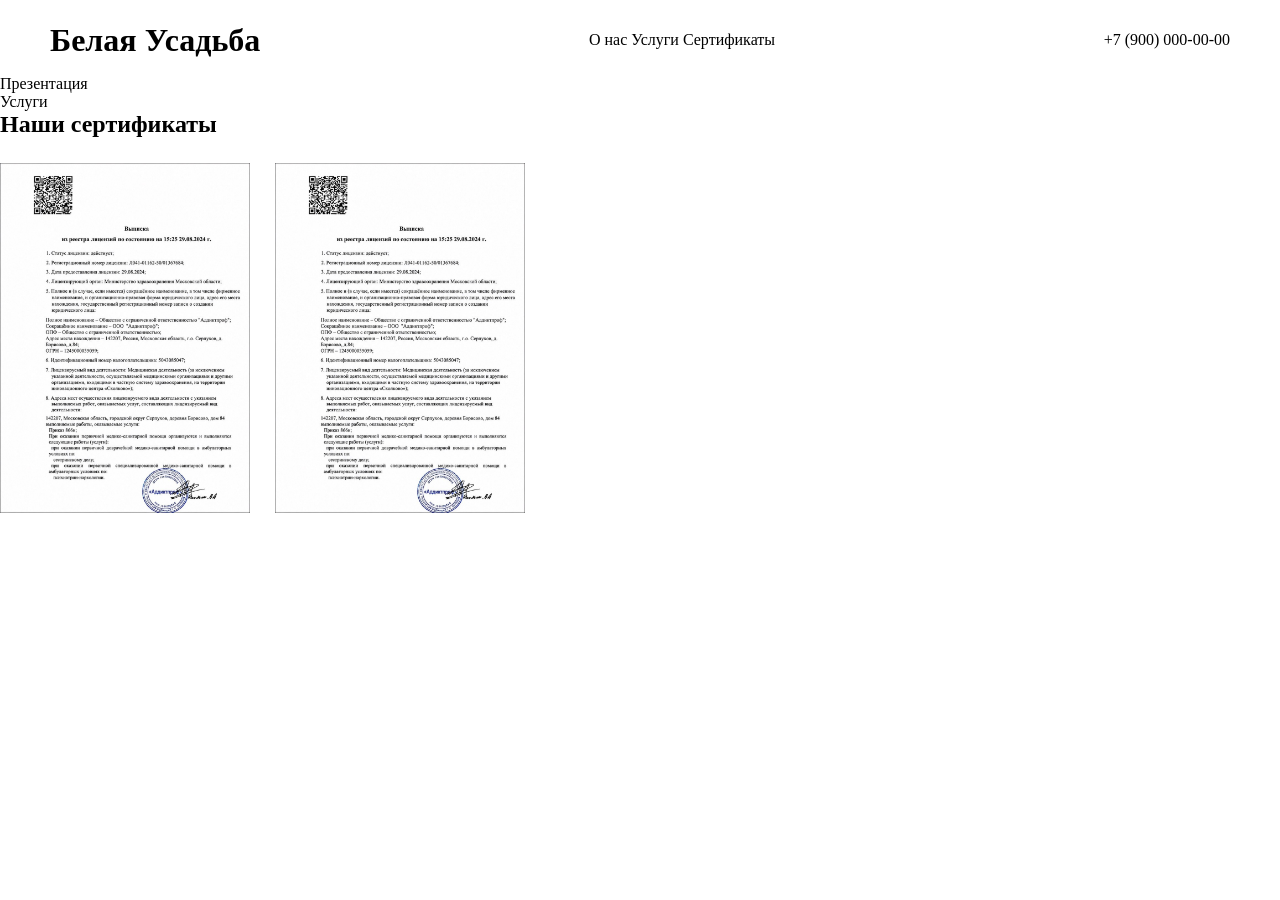
==== index.html @ d079137f "add basic folders and files" ====
<!DOCTYPE html>
<html lang="ru">
<head>
    <meta charset="UTF-8">
    <title>Белая Усадьба</title>
    <link rel="stylesheet" href="global.css">
    <link rel="stylesheet" href="components/header/header.css">
</head>
<body>

    <header id="mainHeader"></header>

    <main>
        <section id="about" class="about">
            Презентация
        </section>
        
        <section id="services" class="services">
            Услуги
        </section>
        
        <section id="cert" class="cert">
            <h2>Наши сертификаты</h2>
            <div class="cert_photo">
                <img alt="cert" src="photos/first_page_cert.jpg"/>
                <img alt="cert" src="photos/first_page_cert.jpg"/>
            </div>
        </section>
    </main>

    <script src="header/dynamic_header.js"></script>
    <script>
        fetch('components/header/header.html')
            .then(response => response.text())
            .then(data => {
                document.getElementById('mainHeader').innerHTML = data;
                initHeaderScroll();
            });
    </script>
</body>
</html>
---- global.css ----
*{
    padding: 0;
    margin: 0;
}

main {
    margin-top: 75px;
}

.cert{
    display: flex;
    flex-direction: column;
    gap: 25px;
}

.cert_photo{
    display: flex;
    gap: 25px;
}

.cert_photo img {
    width: 250px;
    height: 350px;
}
---- components/header/header.css ----
header {
    position: fixed;
    top: 0;
    left: 0;
    width: 100%;
    height: 80px;
    display: flex;
    align-items: center;
    justify-content: space-between;
    padding: 0 50px;
    transition: all 0.5s cubic-bezier(0.4, 0, 0.2, 1);
    z-index: 2;
    box-sizing: border-box;
}

header.island {
    top: 20px;
    left: 50%;
    transform: translateX(-50%);
    width: auto;
    min-width: 500px;
    height: 64px;
    border-radius: 40px;
    background: rgba(255, 255, 255, 0.75);
    backdrop-filter: blur(15px);
    box-shadow: 0 10px 30px rgba(0,0,0,0.15);
    padding: 0 40px;
}

.navbar a {
    color: black;
    text-decoration: none;
}
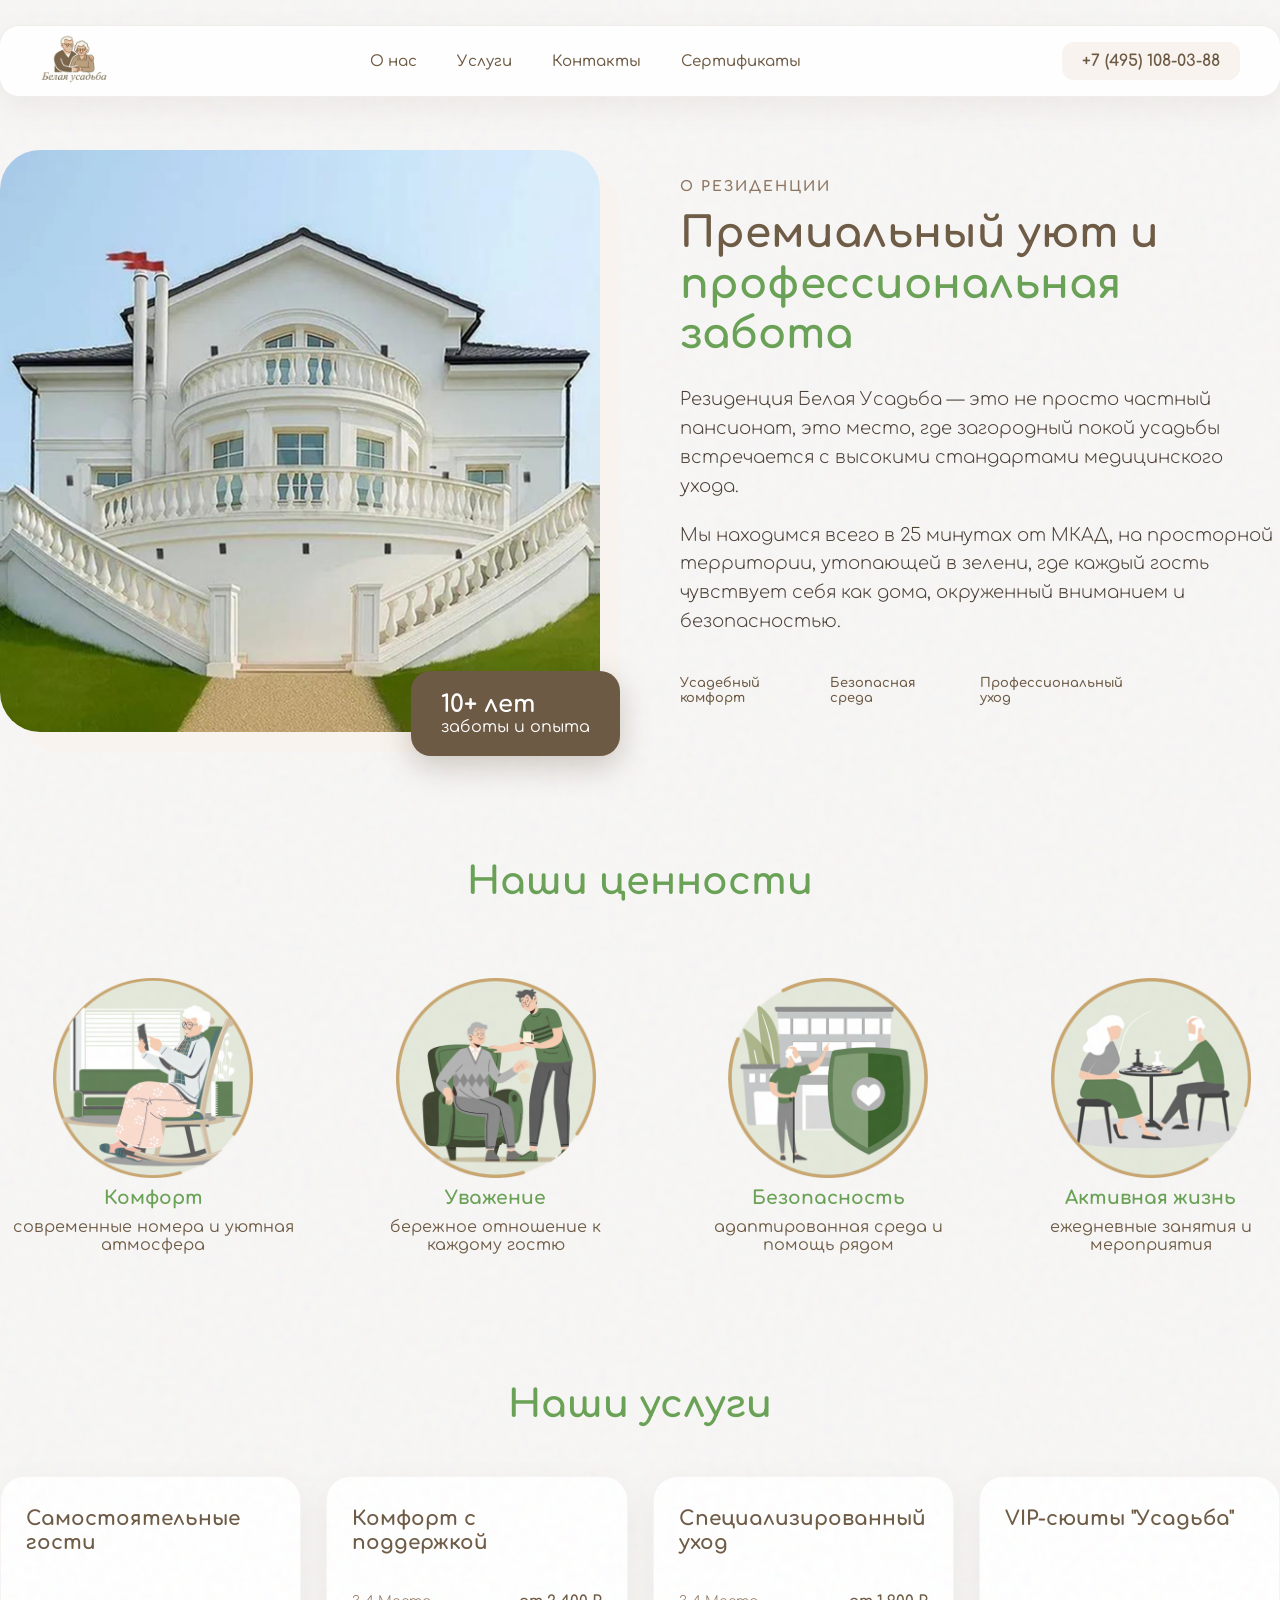
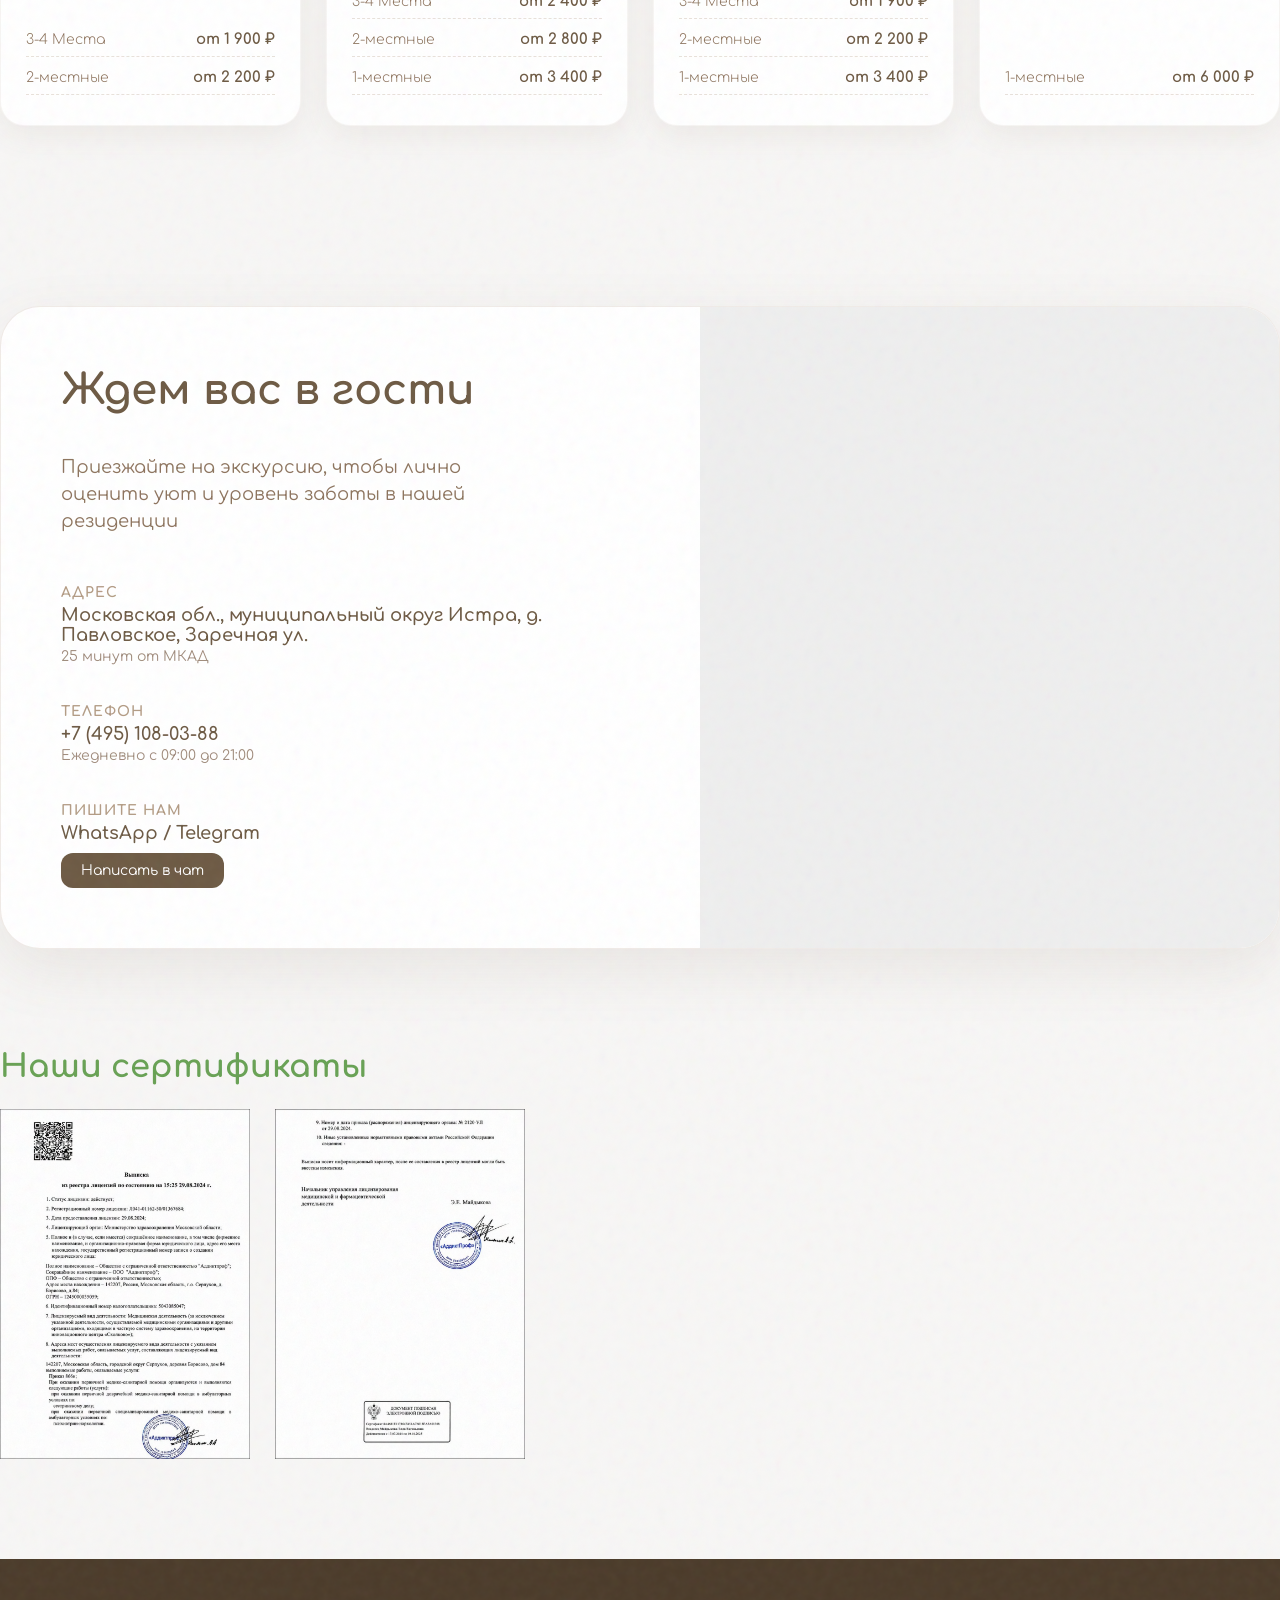
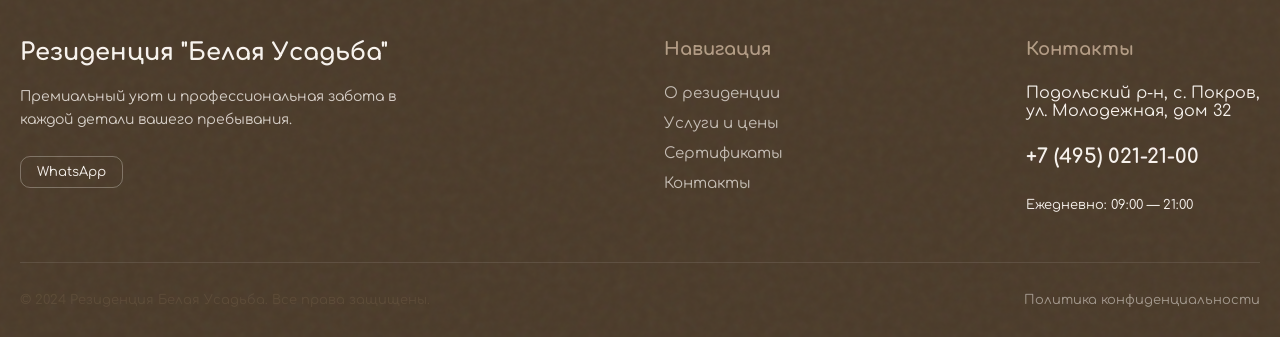
==== commit cbcac99e: "add all blocks" ====
--- a/index.html
+++ b/index.html
@@ -11,22 +11,252 @@
     <header id="mainHeader"></header>
 
     <main>
+        <!-- <section id="about_manor" class="about_manor">
+            <div class="about_manor_block">
+                <h2>Резиденция <span>"Белая Усадьба"</span> - частный пансионат премиум класса для пожилых людей</h2>
+                <p>Здесь профессиональная забота сочетается с атмосферой загородной усадьбы: уют, тишина и безопасность.</p>
+            </div>
+
+            <div class="manor_photo_block">
+                <img alt="manor" src="photos/image 3.png"/>
+
+            </div>
+        </section> -->
+
         <section id="about" class="about">
-            Презентация
+            <div class="about_container">
+                <div class="about_image">
+                    <img src="photos/image 3.png" alt="Резиденция Подолье">
+                    <div class="about_experience_badge">
+                        <span>10+ лет</span>
+                        <p>заботы и опыта</p>
+                    </div>
+                </div>
+
+                <div class="about_content">
+                    <span class="about_subtitle">О резиденции</span>
+                    <h2>Премиальный уют и <br><span>профессиональная забота</span></h2>
+                    
+                    <p class="about_description">
+                        Резиденция Белая Усадьба — это не просто частный пансионат, это место, где загородный покой усадьбы встречается с высокими стандартами медицинского ухода. 
+                    </p>
+                    <p class="about_description">
+                        Мы находимся всего в 25 минутах от МКАД, на просторной территории, утопающей в зелени, где каждый гость чувствует себя как дома, окруженный вниманием и безопасностью.
+                    </p>
+
+                    <div class="about_features">
+                        <div class="feature_mini">
+                            <p>Усадебный комфорт</p>
+                        </div>
+                        <div class="feature_mini">
+                            <p>Безопасная среда</p>
+                        </div>
+                        <div class="feature_mini">
+                            <p>Профессиональный уход</p>
+                        </div>
+                    </div>
+                </div>
+            </div>
+        </section>
+
+        <section class="why_we">
+            <h2>Наши ценности</h2>
+            <div class="why_we_items_block">
+                <div class="why_we_item">
+                    <img alt="" src="/photos/image 5.png"/>
+                    <h3>Комфорт</h3>
+                    <p>cовременные номера и уютная атмосфера</p>
+                </div>
+
+                <div class="why_we_item">
+                    <img alt="" src="/photos/image 6.png"/>
+                    <h3>Уважение</h3>
+                    <p>бережное отношение к каждому гостю</p>
+                </div>
+
+                <div class="why_we_item">
+                    <img alt="" src="/photos/image 7.png"/>
+                    <h3>Безопасность</h3>
+                    <p>адаптированная среда и помощь рядом</p>
+                </div>
+
+                <div class="why_we_item">
+                    <img alt="" src="/photos/image 8.png"/>
+                    <h3>Активная жизнь</h3>
+                    <p>ежедневные занятия и мероприятия</p>
+                </div>
+            </div>
         </section>
         
         <section id="services" class="services">
-            Услуги
+            <h2>Наши услуги</h2>
+            <div class="services_item_block">
+                
+                <div class="services_item">
+                    <div class="card_header">
+                        <h3>Самостоятельные гости</h3>
+                    </div>
+                    <div class="price_list">
+                        <div class="price_row">
+                            <span class="room_type">3-4 Места</span>
+                            <span class="price_value">от 1 900 ₽</span>
+                        </div>
+                        <div class="price_row">
+                            <span class="room_type">2-местные</span>
+                            <span class="price_value">от 2 200 ₽</span>
+                        </div>
+                    </div>
+                </div>
+
+                <div class="services_item">
+                    <div class="card_header">
+                        <h3>Комфорт с поддержкой</h3>
+                    </div>
+                    <div class="price_list">
+                        <div class="price_row">
+                            <span class="room_type">3-4 Места</span>
+                            <span class="price_value">от 2 400 ₽</span>
+                        </div>
+                        <div class="price_row">
+                            <span class="room_type">2-местные</span>
+                            <span class="price_value">от 2 800 ₽</span>
+                        </div>
+                        <div class="price_row">
+                            <span class="room_type">1-местные</span>
+                            <span class="price_value">от 3 400 ₽</span>
+                        </div>
+                    </div>
+                </div>
+
+                <div class="services_item">
+                    <div class="card_header">
+                        <h3>Специализированный уход</h3>
+                    </div>
+                    <div class="price_list">
+                        <div class="price_row">
+                            <span class="room_type">3-4 Места</span>
+                            <span class="price_value">от 1 900 ₽</span>
+                        </div>
+                        <div class="price_row">
+                            <span class="room_type">2-местные</span>
+                            <span class="price_value">от 2 200 ₽</span>
+                        </div>
+                        <div class="price_row">
+                            <span class="room_type">1-местные</span>
+                            <span class="price_value">от 3 400 ₽</span>
+                        </div>
+                    </div>
+                </div>
+
+                <div class="services_item">
+                    <div class="card_header">
+                        <h3>VIP-сюиты "Усадьба"</h3>
+                    </div>
+                    <div class="price_list">
+                        <div class="price_row">
+                            <span class="room_type">1-местные</span>
+                            <span class="price_value">от 6 000 ₽</span>
+                        </div>
+                    </div>
+                </div>
+
+                </div>
+        </section>
+
+        <section id="contacts" class="contacts">
+            <div class="contacts_container">
+                <div class="contacts_content">
+                    <h2>Ждем вас в гости</h2>
+                    <p class="contacts_subtitle">Приезжайте на экскурсию, чтобы лично оценить уют и уровень заботы в нашей резиденции</p>
+                    
+                    <div class="contacts_grid">
+                        <div class="contact_item">
+                            <div class="contact_text">
+                                <h4>Адрес</h4>
+                                <p>Московская обл., муниципальный округ Истра, д. Павловское, Заречная ул.</p>
+                                <span>25 минут от МКАД</span>
+                            </div>
+                        </div>
+
+                        <div class="contact_item">
+                            <div class="contact_text">
+                                <h4>Телефон</h4>
+                                <p><a href="tel:+74950212100">+7 (495) 108-03-88</a></p>
+                                <span>Ежедневно с 09:00 до 21:00</span>
+                            </div>
+                        </div>
+
+                        <div class="contact_item">
+                            <div class="contact_text">
+                                <h4>Пишите нам</h4>
+                                <p>WhatsApp / Telegram</p>
+                                <div class="social_links">
+                                    <a class="social_btn">Написать в чат</a>
+                                </div>
+                            </div>
+                        </div>
+                    </div>
+                </div>
+
+                <div class="contacts_map">
+                    <div class="map_placeholder">
+                        <iframe src="https://yandex.ru/map-widget/v1/?ll=37.6428%2C55.4312&z=12" width="100%" height="100%" frameborder="0" style="border:0;" allowfullscreen="true"></iframe>
+                    </div>
+                </div>
+            </div>
         </section>
         
         <section id="cert" class="cert">
             <h2>Наши сертификаты</h2>
             <div class="cert_photo">
                 <img alt="cert" src="photos/first_page_cert.jpg"/>
-                <img alt="cert" src="photos/first_page_cert.jpg"/>
+                <img alt="cert" src="photos/second_page_cert.jpg"/>
             </div>
         </section>
     </main>
+
+    <footer class="main_footer">
+        <div class="footer_container">
+            <div class="footer_top">
+                <div class="footer_brand">
+                    <div class="footer_logo">
+                        <h2>Резиденция "Белая Усадьба"</h2>
+                    </div>
+                    <p class="footer_tagline">Премиальный уют и профессиональная забота в каждой детали вашего пребывания.</p>
+                    <div class="footer_socials">
+                        <a href="#" class="social_link">WhatsApp</a>
+                    
+                    </div>
+                </div>
+
+                <div class="footer_nav">
+                    <h4>Навигация</h4>
+                    <ul>
+                        <li><a href="#about">О резиденции</a></li>
+                        <li><a href="#services">Услуги и цены</a></li>
+                        <li><a href="#certs">Сертификаты</a></li>
+                        <li><a href="#contacts">Контакты</a></li>
+                    </ul>
+                </div>
+
+                <div class="footer_info">
+                    <h4>Контакты</h4>
+                    <p>Подольский р-н, с. Покров,<br>ул. Молодежная, дом 32</p>
+                    <a href="tel:+74950212100" class="footer_phone">+7 (495) 021-21-00</a>
+                    <p class="footer_worktime">Ежедневно: 09:00 — 21:00</p>
+                </div>
+            </div>
+
+            <div class="footer_bottom">
+                <div class="footer_copy">
+                    &copy; 2024 Резиденция Белая Усадьба. Все права защищены.
+                </div>
+                <div class="footer_legal">
+                    <a href="#">Политика конфиденциальности</a>
+                </div>
+            </div>
+        </div>
+    </footer>
 
     <script src="header/dynamic_header.js"></script>
     <script>
--- a/global.css
+++ b/global.css
@@ -1,16 +1,483 @@
+@import url('https://fonts.googleapis.com/css2?family=Comfortaa:wght@300..700&display=swap');
+
+html {
+    scroll-behavior: smooth;
+}
+
+section {
+    scroll-margin-top: 100px; /* Чтобы секция не прилипала вплотную к фиксированному хедеру */
+}
+
 *{
     padding: 0;
     margin: 0;
+    font-family: "Comfortaa", sans-serif;
+    color: #6D5A44;
+}
+
+body {
+    display: flex;
+    flex-direction: column;
+    align-items: center;
+
+    position: relative;
+
+
+    background: #f7f6f5;
 }
 
 main {
-    margin-top: 75px;
-}
+    display: flex;
+    flex-direction: column;
+    align-items: center;
+}
+
+main::before {
+    content: "";
+    position: absolute;
+    inset: 0;
+    background-image: url("data:image/svg+xml,%3Csvg viewBox='0 0 200 200' xmlns='http://www.w3.org/2000/svg'%3E%3Cfilter id='noiseFilter'%3E%3CfeTurbulence type='fractalNoise' baseFrequency='0.65' numOctaves='3' stitchTiles='stitch'/%3E%3C/filter%3E%3Crect width='100%25' height='100%25' filter='url(%23noiseFilter)'/%3E%3C/svg%3E");
+    
+    opacity: 0.04; 
+    filter: contrast(120%) brightness(100%);
+    pointer-events: none;
+}
+
+/* .about_manor {
+    box-sizing: border-box;
+    max-width: 1280px;
+    height: 450px;
+    display: flex;
+
+    border-radius: 15px;
+    
+}
+
+.about_manor_block {
+    display: flex;
+    flex-direction: column;
+    justify-content: center;
+    gap: 50px;
+    padding: 0 75px;
+}
+
+.about_manor_block span {
+    color: #68a154;
+}
+
+.manor_photo_block{
+
+}
+
+.manor_photo_block img {
+    width: 500px;
+    height: 450px;
+
+    border-radius: 15px;
+} */
+
+
+
+
+.about {
+    width: 100%;
+    max-width: 1280px;
+    padding: 150px 20px 75px 20px;
+    margin: 0 auto;
+}
+
+.about_container {
+    display: flex;
+    align-items: center;
+    gap: 80px;
+}
+
+.about_image {
+    flex: 1;
+    position: relative;
+}
+
+.about_image img {
+    width: 100%;
+    border-radius: 40px;
+    box-shadow: 20px 20px 0px #F8F3EE; /* Декоративная подложка */
+}
+
+.about_experience_badge {
+    position: absolute;
+    bottom: -20px;
+    right: -20px;
+    background: #6D5A44;
+    padding: 20px 30px;
+    border-radius: 20px;
+    box-shadow: 0 10px 30px rgba(109, 90, 68, 0.3);
+}
+
+.about_experience_badge span {
+    display: block;
+    font-size: 24px;
+    font-weight: 700;
+    color: white;
+}
+
+.about_experience_badge p{
+    color: white;
+}
+
+.about_content {
+    flex: 1;
+}
+
+.about_subtitle {
+    color: #8D745E;
+    text-transform: uppercase;
+    letter-spacing: 2px;
+    font-size: 14px;
+    font-weight: 700;
+    margin-bottom: 15px;
+    display: block;
+}
+
+.about_content h2 {
+    font-size: 42px;
+    color: #6D5A44;
+    line-height: 1.2;
+    margin-bottom: 25px;
+}
+
+.about_content h2 span {
+    color: #68a154; /* Акцентный зеленый */
+}
+
+.about_description {
+    font-size: 18px;
+    color: #4A3F35;
+    line-height: 1.6;
+    margin-bottom: 20px;
+    font-weight: 300;
+}
+
+.about_features {
+    display: flex;
+    gap: 30px;
+    margin-top: 40px;
+}
+
+.feature_mini {
+    display: flex;
+    flex-direction: column;
+    gap: 10px;
+    max-width: 120px;
+}
+
+.feature_icon {
+    font-size: 28px;
+    width: 60px;
+    height: 60px;
+    background: white;
+    display: flex;
+    align-items: center;
+    justify-content: center;
+    border-radius: 18px;
+    box-shadow: 0 5px 15px rgba(0,0,0,0.05);
+}
+
+.feature_mini p {
+    font-size: 13px;
+    color: #6D5A44;
+    font-weight: 600;
+    line-height: 1.2;
+}
+
+/* Адаптив для планшетов/телефонов */
+@media (max-width: 992px) {
+    .about_container {
+        flex-direction: column;
+        gap: 60px;
+    }
+    .about_image img {
+        box-shadow: none;
+    }
+    .about_content h2 {
+        font-size: 32px;
+    }
+}
+
+
+
+
+
+.why_we {
+    display: flex;
+    flex-direction: column;
+    align-items: center;
+    width: 1280px;
+    padding: 50px 0;
+    gap: 75px;
+}
+
+.why_we h2 {
+    font-size: 38px;
+    color: #68a154;
+}
+
+.why_we_items_block {
+    display: flex;
+    gap: 50px;
+}
+
+.why_we_item {
+    display: flex;
+    flex-direction: column;
+    align-items: center;
+    gap: 10px;
+    text-align: center;
+}
+
+.why_we_item img {
+    width: 200px;
+    height: 200px;
+}
+
+.why_we_item h3 {
+    color: #68a154;
+}
+
+.services {
+    max-width: 1280px;
+    width: 1280; 
+    margin: 0 auto;
+    display: flex;
+    flex-direction: column;
+    gap: 50px;
+    padding: 80px 0;
+}
+
+.services h2 {
+    font-size: 38px;
+    color: #68a154;
+    text-align: center;
+    font-weight: 700;
+}
+
+.services_item_block {
+    display: flex;
+    flex-wrap: wrap;
+    justify-content: center;
+    gap: 25px;
+}
+
+.services_item {
+    box-sizing: border-box;
+    width: 301.25px;
+    min-height: 250px;
+    padding: 30px 25px;
+    border-radius: 24px; /* Более мягкое скругление */
+    background: #ffffff;
+    box-shadow: 0 10px 30px rgba(109, 90, 68, 0.08); /* Очень мягкая тень */
+    display: flex;
+    flex-direction: column;
+    justify-content: space-between;
+    transition: all 0.4s cubic-bezier(0.175, 0.885, 0.32, 1.275);
+    border: 1px solid rgba(179, 156, 133, 0.1); /* Тонкая рамка в цвет лого */
+}
+
+.services_item:hover {
+    transform: translateY(-10px); /* Всплытие при наведении */
+    box-shadow: 0 20px 40px rgba(109, 90, 68, 0.15);
+    border-color: #8D745E;
+}
+
+.card_header h3 {
+    font-size: 20px;
+    color: #6D5A44;
+    line-height: 1.2;
+    margin-bottom: 20px;
+}
+
+.price_list {
+    display: flex;
+    flex-direction: column;
+    gap: 12px;
+}
+
+.price_row {
+    display: flex;
+    justify-content: space-between;
+    align-items: center;
+    padding-bottom: 8px;
+    border-bottom: 1px dashed rgba(179, 156, 133, 0.3); /* Пунктирный разделитель */
+}
+
+.room_type {
+    font-size: 14px;
+    color: #8D745E;
+    font-weight: 300;
+}
+
+.price_value {
+    font-size: 15px;
+    color: #6D5A44;
+    font-weight: 700;
+}
+
+.services_item:hover .more_info {
+    opacity: 1;
+    color: #68a154; /* Твой зеленый проявляется при наведении */
+}
+
+
+/*Блок с контактами*/
+
+
+.contacts {
+    width: 1280px;
+    max-width: 1280px;
+    padding: 100px 20px;
+    margin: 0 auto;
+}
+
+.contacts_container {
+    display: flex;
+    background: #ffffff;
+    border-radius: 40px;
+    overflow: hidden;
+    box-shadow: 0 20px 60px rgba(109, 90, 68, 0.1);
+    border: 1px solid rgba(179, 156, 133, 0.2);
+}
+
+.contacts_content {
+    flex: 1;
+    padding: 60px;
+    display: flex;
+    flex-direction: column;
+    gap: 30px;
+}
+
+.contacts_content h2 {
+    font-size: 42px;
+    color: #6D5A44;
+    margin-bottom: 10px;
+}
+
+.contacts_subtitle {
+    color: #8D745E;
+    font-size: 18px;
+    line-height: 1.5;
+    max-width: 450px;
+}
+
+.contacts_grid {
+    display: flex;
+    flex-direction: column;
+    gap: 40px;
+    margin-top: 20px;
+}
+
+.contact_item {
+    display: flex;
+    gap: 20px;
+    align-items: flex-start;
+}
+
+.contact_icon {
+    width: 50px;
+    height: 50px;
+    background: #F8F3EE;
+    border-radius: 15px;
+    display: flex;
+    align-items: center;
+    justify-content: center;
+    font-size: 24px;
+}
+
+.contact_text h4 {
+    font-size: 14px;
+    text-transform: uppercase;
+    letter-spacing: 1px;
+    color: #B39C85;
+    margin-bottom: 5px;
+}
+
+.contact_text p {
+    font-size: 18px;
+    color: #6D5A44;
+    font-weight: 600;
+}
+
+.contact_text p a {
+    text-decoration: none;
+    color: inherit;
+    transition: color 0.3s;
+}
+
+.contact_text p a:hover {
+    color: #68a154;
+}
+
+.contact_text span {
+    font-size: 14px;
+    color: #A08C7D;
+    display: block;
+    margin-top: 4px;
+}
+
+.contacts_map {
+    flex: 1;
+    min-height: 500px;
+    background: #eee;
+}
+
+.map_placeholder {
+    width: 100%;
+    height: 100%;
+}
+
+.social_btn {
+    display: inline-block;
+    margin-top: 10px;
+    padding: 10px 20px;
+    background: #6D5A44;
+    color: white;
+    text-decoration: none;
+    border-radius: 12px;
+    font-size: 14px;
+    transition: all 0.3s;
+    cursor: pointer;
+}
+
+.social_btn:hover {
+    background: #68a154;
+    transform: translateY(-2px);
+}
+
+/* Адаптивность для мобилок */
+@media (max-width: 992px) {
+    .contacts_container {
+        flex-direction: column;
+    }
+    .contacts_content {
+        padding: 40px;
+    }
+    .contacts_map {
+        height: 350px;
+    }
+}
+
+
+/*Блок с сертификатами*/
+
 
 .cert{
+    width: 1280px;
     display: flex;
     flex-direction: column;
     gap: 25px;
+}
+
+.cert h2{
+    font-size: 32px;
+    color: #68a154;
 }
 
 .cert_photo{
@@ -21,4 +488,152 @@
 .cert_photo img {
     width: 250px;
     height: 350px;
+}
+
+
+
+
+
+.main_footer {
+    width: 100%;
+    background-color: #4b3b2a; /* Темный коричневый из твоего лого */
+    color: #F8F3EE;
+    padding: 80px 0 30px 0;
+    margin-top: 100px;
+}
+
+.footer_container {
+    max-width: 1280px;
+    margin: 0 auto;
+    padding: 0 20px;
+}
+
+.footer_top {
+    display: flex;
+    justify-content: space-between;
+    gap: 50px;
+    padding-bottom: 50px;
+    border-bottom: 1px solid rgba(248, 243, 238, 0.1); /* Тонкая линия разделения */
+}
+
+.footer_brand {
+    flex: 2;
+    max-width: 400px;
+}
+
+.footer_logo h2 {
+    color:#F8F3EE ;
+    margin-bottom: 20px;
+}
+
+.footer_tagline {
+    font-size: 14px;
+    line-height: 1.6;
+    opacity: 0.8;
+    margin-bottom: 25px;
+    color: #F8F3EE;
+}
+
+.footer_socials {
+    display: flex;
+    gap: 15px;
+}
+
+.social_link {
+    color: #F8F3EE;
+    text-decoration: none;
+    font-size: 13px;
+    padding: 8px 16px;
+    border: 1px solid rgba(248, 243, 238, 0.3);
+    border-radius: 10px;
+    transition: all 0.3s ease;
+}
+
+.social_link:hover {
+    background: #68a154; /* Твой зеленый при наведении */
+    border-color: #68a154;
+}
+
+.footer_nav h4 {
+    font-size: 18px;
+    margin-bottom: 25px;
+    color: #B39C85; /* Светлый беж для заголовков */
+}
+
+.footer_nav ul {
+    list-style: none;
+    padding: 0;
+}
+
+.footer_nav ul li {
+    margin-bottom: 12px;
+}
+
+.footer_nav ul li a {
+    color: #F8F3EE;
+    text-decoration: none;
+    font-size: 15px;
+    opacity: 0.7;
+    transition: 0.3s;
+}
+
+.footer_nav ul li a:hover {
+    opacity: 1;
+    color: #B39C85;
+}
+
+.footer_info {
+    display: flex;
+    flex-direction: column;
+    gap: 25px;
+}
+
+.footer_info h4 {
+    font-size: 18px;
+    color: #B39C85; /* Светлый беж для заголовков */
+}
+
+.footer_info p {
+    color: #F8F3EE;
+}
+
+.footer_phone {
+    display: block;
+    font-size: 20px;
+    font-weight: 700;
+    color: #F8F3EE;
+    text-decoration: none;
+    margin-bottom: 5px;
+}
+
+.footer_worktime {
+    font-size: 13px;
+    color: #B39C85;
+}
+
+.footer_bottom {
+    display: flex;
+    justify-content: space-between;
+    align-items: center;
+    padding-top: 30px;
+    font-size: 13px;
+    opacity: 0.5;
+}
+
+.footer_legal a {
+    color: #F8F3EE;
+    text-decoration: none;
+}
+
+/* Адаптив */
+@media (max-width: 768px) {
+    .footer_top {
+        flex-direction: column;
+        gap: 40px;
+    }
+    .footer_bottom {
+        flex-direction: column;
+        gap: 15px;
+        text-align: center;
+    }
 }
--- a/components/header/header.css
+++ b/components/header/header.css
@@ -1,33 +1,78 @@
 header {
     position: fixed;
     top: 0;
-    left: 0;
-    width: 100%;
-    height: 80px;
+    left: 50%;
+    transform: translateX(-50%);
     display: flex;
+    justify-content: space-between;
     align-items: center;
-    justify-content: space-between;
-    padding: 0 50px;
-    transition: all 0.5s cubic-bezier(0.4, 0, 0.2, 1);
-    z-index: 2;
-    box-sizing: border-box;
+
+    width: 95%; 
+    max-width: 1200px; 
+    height: 70px;
+    padding: 0 40px;
+    margin-top: 25px;
+    
+    z-index: 1000;
+    border-radius: 20px;
+    background-color: rgba(255, 255, 255, 0.9);
+    backdrop-filter: blur(10px); 
+    border: 1px solid rgba(109, 90, 68, 0.1);
+    box-shadow: 0 10px 30px rgba(109, 90, 68, 0.08);
+    transition: all 0.4s ease;
 }
 
-header.island {
-    top: 20px;
-    left: 50%;
-    transform: translateX(-50%);
+.logotype img {
+    height: 50px;
     width: auto;
-    min-width: 500px;
-    height: 64px;
-    border-radius: 40px;
-    background: rgba(255, 255, 255, 0.75);
-    backdrop-filter: blur(15px);
-    box-shadow: 0 10px 30px rgba(0,0,0,0.15);
-    padding: 0 40px;
+}
+
+.navbar {
+    display: flex;
+    gap: 40px;
 }
 
 .navbar a {
-    color: black;
+    color: #6D5A44;
     text-decoration: none;
+    font-weight: 500;
+    font-size: 15px;
+    position: relative;
+    transition: color 0.3s;
+}
+
+.navbar a::after {
+    content: '';
+    position: absolute;
+    width: 0;
+    height: 2px;
+    bottom: -5px;
+    left: 0;
+    background-color: #68a154;
+    transition: width 0.3s;
+}
+
+.navbar a:hover {
+    color: #68a154;
+}
+
+.navbar a:hover::after {
+    width: 100%;
+}
+
+/* Телефон */
+.header_contacts a {
+    color: #6D5A44;
+    text-decoration: none;
+    font-weight: 700;
+    font-size: 16px;
+    background: #F8F3EE;
+    padding: 10px 20px;
+    border-radius: 12px;
+    transition: all 0.3s;
+}
+
+.header_contacts a:hover {
+    background: #6D5A44;
+    color: white;
 }
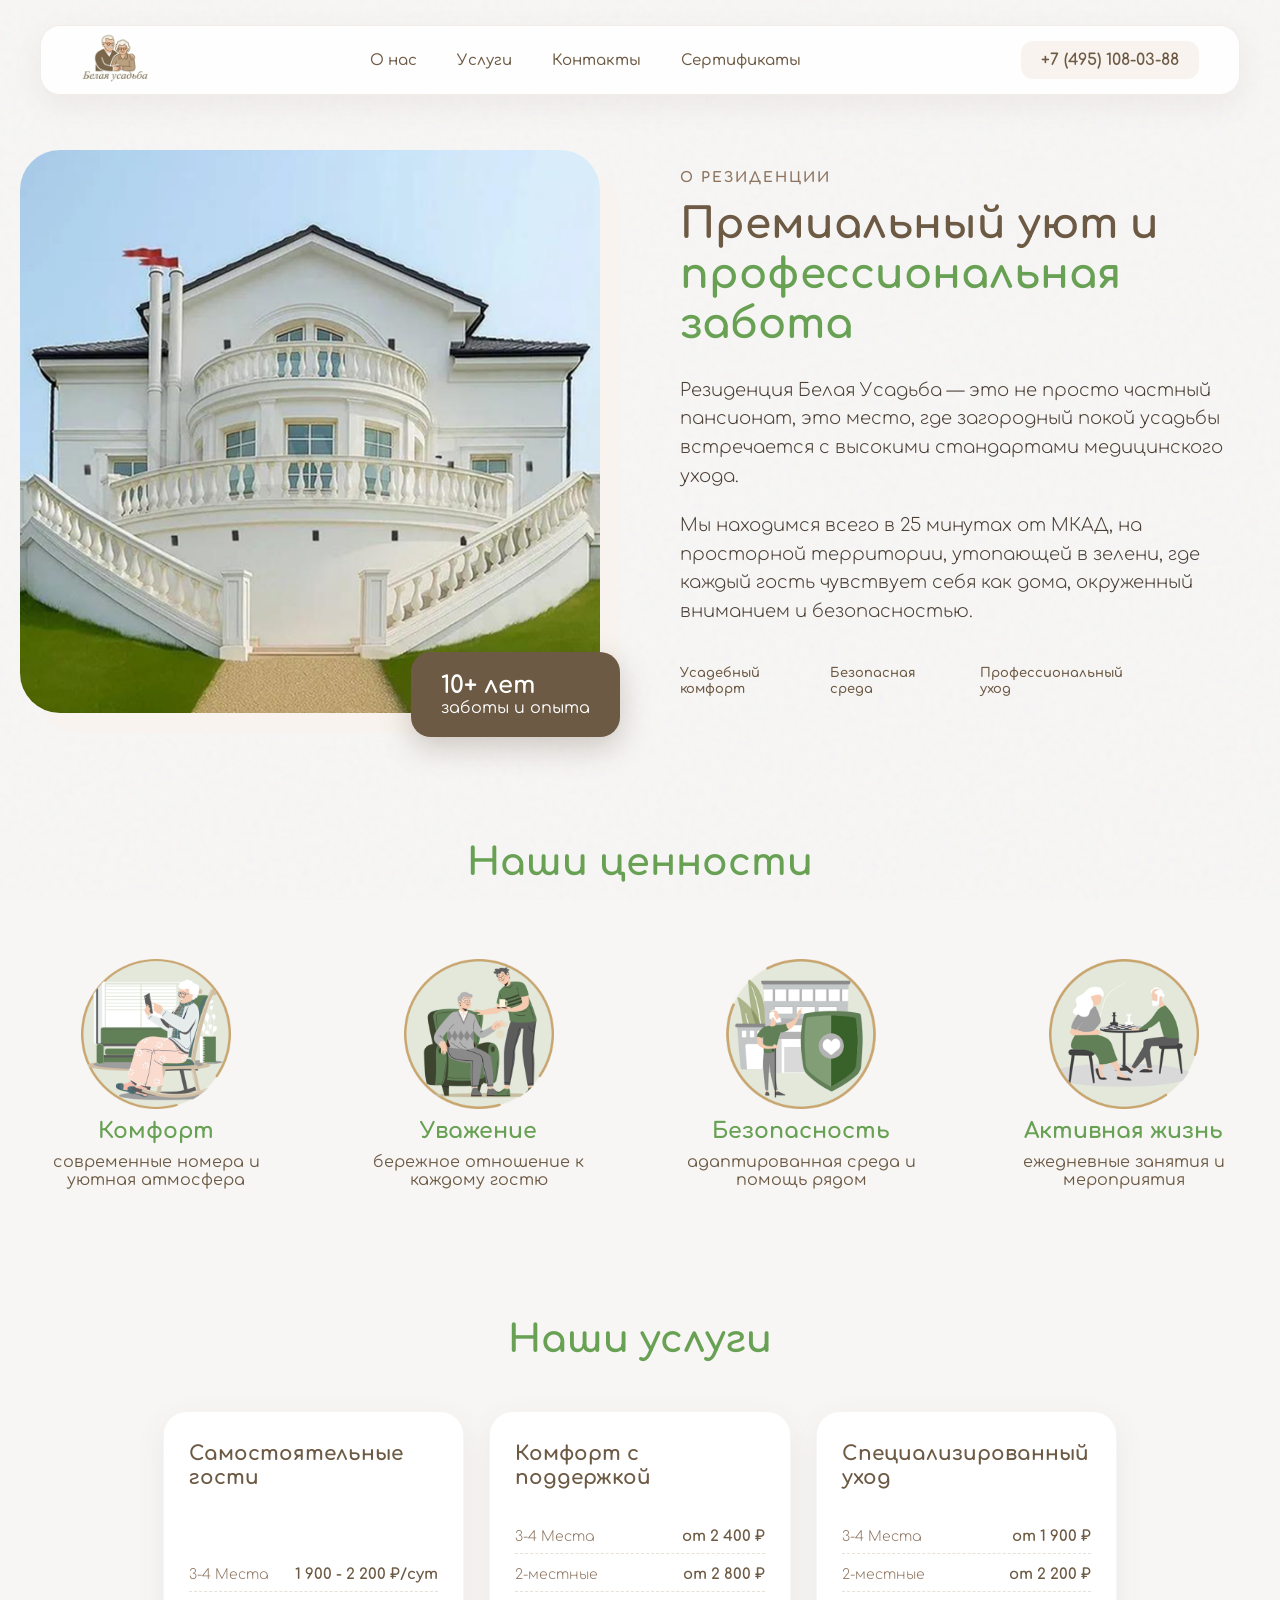
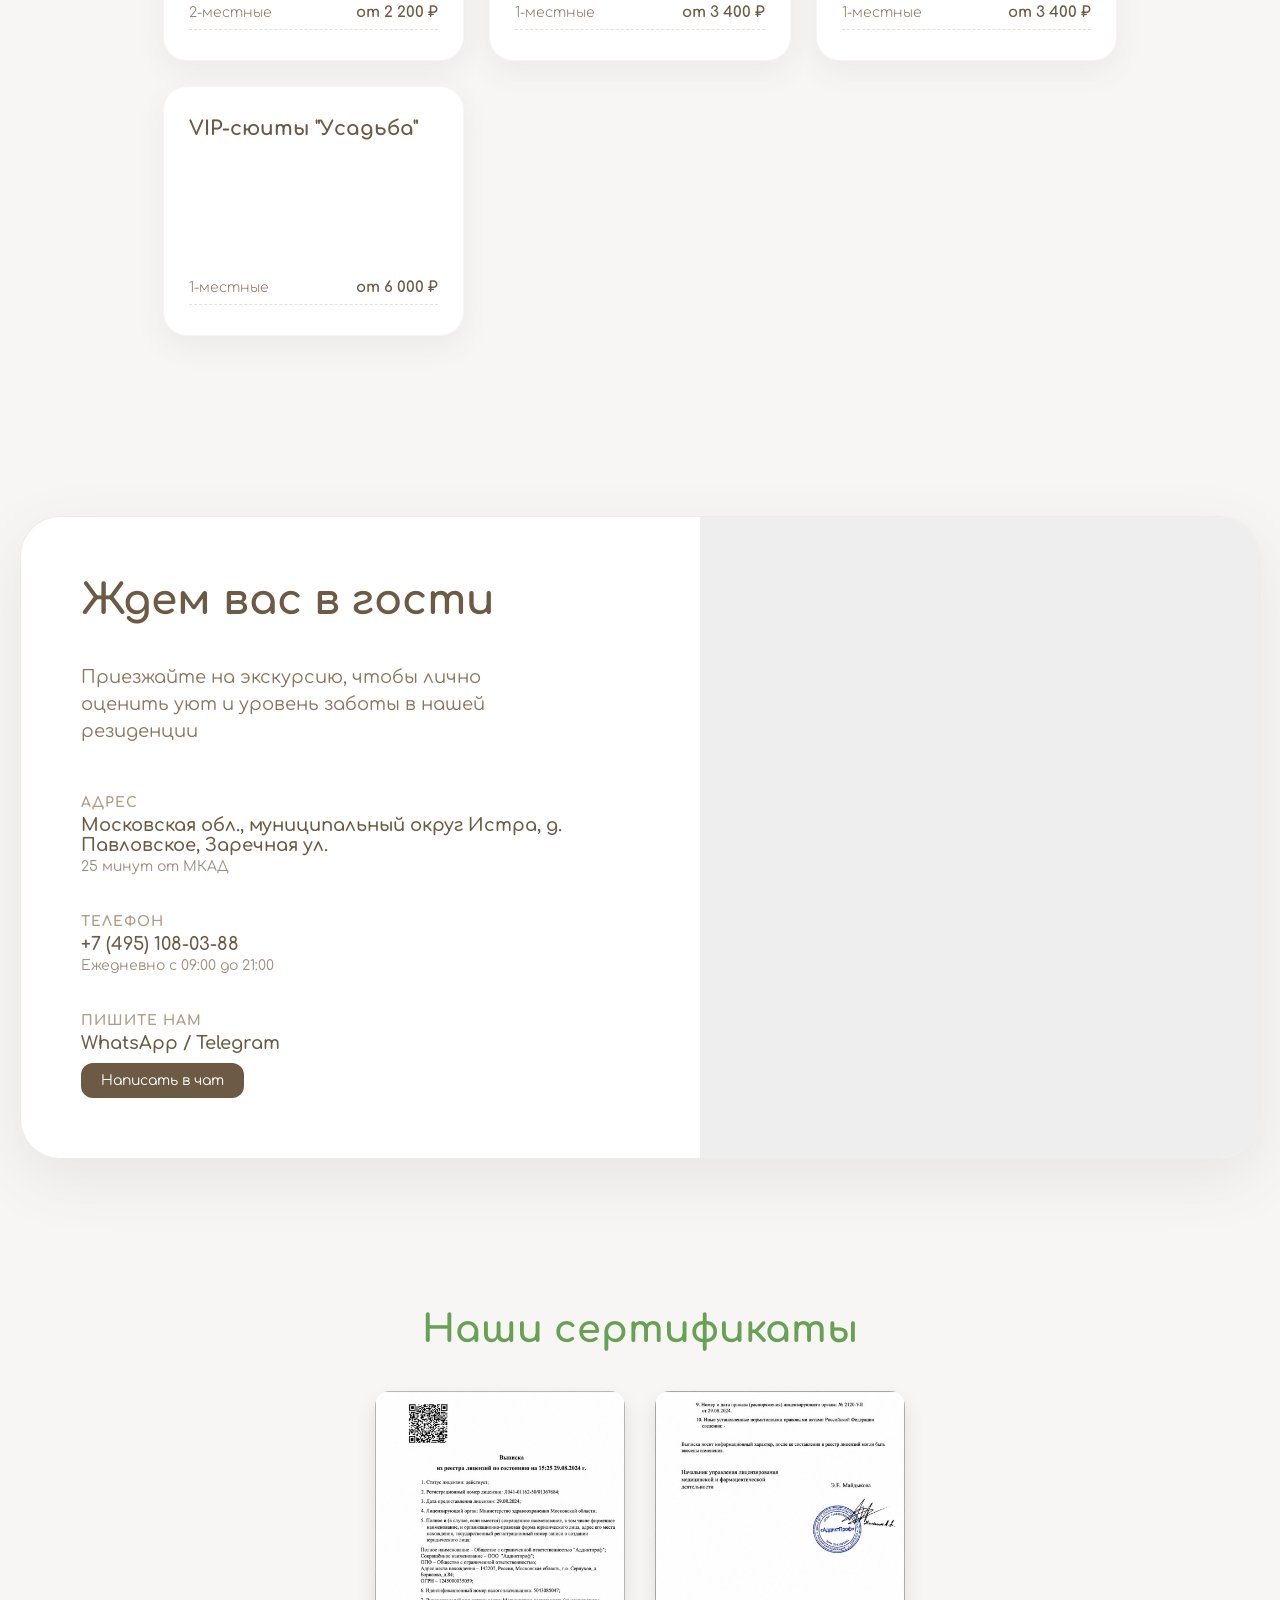
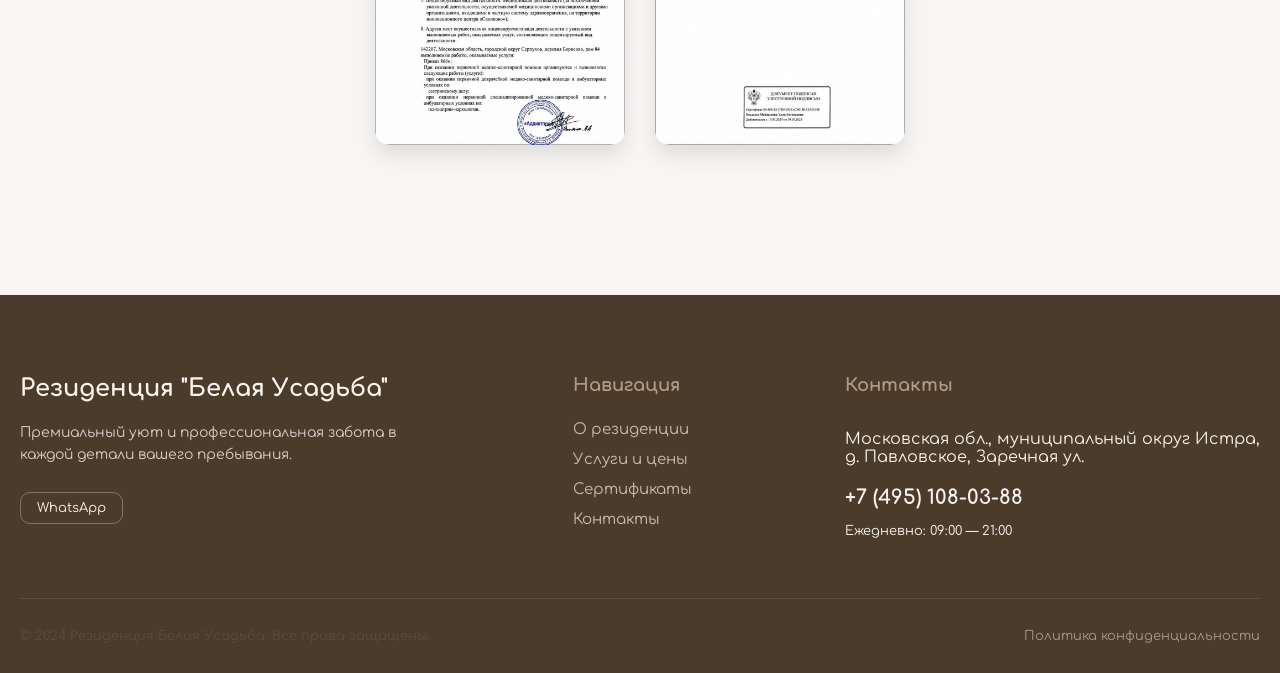
==== commit d54794cd: "update adaptive" ====
--- a/index.html
+++ b/index.html
@@ -90,77 +90,79 @@
         
         <section id="services" class="services">
             <h2>Наши услуги</h2>
-            <div class="services_item_block">
-                
-                <div class="services_item">
-                    <div class="card_header">
-                        <h3>Самостоятельные гости</h3>
-                    </div>
-                    <div class="price_list">
-                        <div class="price_row">
-                            <span class="room_type">3-4 Места</span>
-                            <span class="price_value">от 1 900 ₽</span>
-                        </div>
-                        <div class="price_row">
-                            <span class="room_type">2-местные</span>
-                            <span class="price_value">от 2 200 ₽</span>
-                        </div>
-                    </div>
-                </div>
-
-                <div class="services_item">
-                    <div class="card_header">
-                        <h3>Комфорт с поддержкой</h3>
-                    </div>
-                    <div class="price_list">
-                        <div class="price_row">
-                            <span class="room_type">3-4 Места</span>
-                            <span class="price_value">от 2 400 ₽</span>
-                        </div>
-                        <div class="price_row">
-                            <span class="room_type">2-местные</span>
-                            <span class="price_value">от 2 800 ₽</span>
-                        </div>
-                        <div class="price_row">
-                            <span class="room_type">1-местные</span>
-                            <span class="price_value">от 3 400 ₽</span>
-                        </div>
-                    </div>
-                </div>
-
-                <div class="services_item">
-                    <div class="card_header">
-                        <h3>Специализированный уход</h3>
-                    </div>
-                    <div class="price_list">
-                        <div class="price_row">
-                            <span class="room_type">3-4 Места</span>
-                            <span class="price_value">от 1 900 ₽</span>
-                        </div>
-                        <div class="price_row">
-                            <span class="room_type">2-местные</span>
-                            <span class="price_value">от 2 200 ₽</span>
-                        </div>
-                        <div class="price_row">
-                            <span class="room_type">1-местные</span>
-                            <span class="price_value">от 3 400 ₽</span>
-                        </div>
-                    </div>
-                </div>
-
-                <div class="services_item">
-                    <div class="card_header">
-                        <h3>VIP-сюиты "Усадьба"</h3>
-                    </div>
-                    <div class="price_list">
-                        <div class="price_row">
-                            <span class="room_type">1-местные</span>
-                            <span class="price_value">от 6 000 ₽</span>
-                        </div>
-                    </div>
-                </div>
-
-                </div>
+            <div class="services_item_grid_block">
+                <div class="services_item_block">
+            
+                    <div class="services_item">
+                        <div class="card_header">
+                            <h3>Самостоятельные гости</h3>
+                        </div>
+                        <div class="price_list">
+                            <div class="price_row">
+                                <span class="room_type">3-4 Места</span>
+                                <span class="price_value">1 900 - 2 200 ₽/сут</span>
+                            </div>
+                            <div class="price_row">
+                                <span class="room_type">2-местные</span>
+                                <span class="price_value">от 2 200 ₽</span>
+                            </div>
+                        </div>
+                    </div>
+
+                    <div class="services_item">
+                        <div class="card_header">
+                            <h3>Комфорт с поддержкой</h3>
+                        </div>
+                        <div class="price_list">
+                            <div class="price_row">
+                                <span class="room_type">3-4 Места</span>
+                                <span class="price_value">от 2 400 ₽</span>
+                            </div>
+                            <div class="price_row">
+                                <span class="room_type">2-местные</span>
+                                <span class="price_value">от 2 800 ₽</span>
+                            </div>
+                            <div class="price_row">
+                                <span class="room_type">1-местные</span>
+                                <span class="price_value">от 3 400 ₽</span>
+                            </div>
+                        </div>
+                    </div>
+
+                    <div class="services_item">
+                        <div class="card_header">
+                            <h3>Специализированный уход</h3>
+                        </div>
+                        <div class="price_list">
+                            <div class="price_row">
+                                <span class="room_type">3-4 Места</span>
+                                <span class="price_value">от 1 900 ₽</span>
+                            </div>
+                            <div class="price_row">
+                                <span class="room_type">2-местные</span>
+                                <span class="price_value">от 2 200 ₽</span>
+                            </div>
+                            <div class="price_row">
+                                <span class="room_type">1-местные</span>
+                                <span class="price_value">от 3 400 ₽</span>
+                            </div>
+                        </div>
+                    </div>
+
+                    <div class="services_item">
+                        <div class="card_header">
+                            <h3>VIP-сюиты "Усадьба"</h3>
+                        </div>
+                        <div class="price_list">
+                            <div class="price_row">
+                                <span class="room_type">1-местные</span>
+                                <span class="price_value">от 6 000 ₽</span>
+                            </div>
+                        </div>
+                    </div>
+
+                </div>
+            </div>
         </section>
 
         <section id="contacts" class="contacts">
@@ -181,7 +183,7 @@
                         <div class="contact_item">
                             <div class="contact_text">
                                 <h4>Телефон</h4>
-                                <p><a href="tel:+74950212100">+7 (495) 108-03-88</a></p>
+                                <p><a href="tel:+74951080388">+7 (495) 108-03-88</a></p>
                                 <span>Ежедневно с 09:00 до 21:00</span>
                             </div>
                         </div>
@@ -241,8 +243,8 @@
 
                 <div class="footer_info">
                     <h4>Контакты</h4>
-                    <p>Подольский р-н, с. Покров,<br>ул. Молодежная, дом 32</p>
-                    <a href="tel:+74950212100" class="footer_phone">+7 (495) 021-21-00</a>
+                    <p>Московская обл., муниципальный округ Истра,</br> д. Павловское, Заречная ул.</p>
+                    <a href="tel:+74951080388" class="footer_phone">+7 (495) 108-03-88</a>
                     <p class="footer_worktime">Ежедневно: 09:00 — 21:00</p>
                 </div>
             </div>
--- a/global.css
+++ b/global.css
@@ -1,89 +1,63 @@
+/* =========================================
+   ИМПОРТЫ И БАЗОВЫЕ НАСТРОЙКИ
+========================================= */
 @import url('https://fonts.googleapis.com/css2?family=Comfortaa:wght@300..700&display=swap');
 
 html {
     scroll-behavior: smooth;
 }
 
-section {
-    scroll-margin-top: 100px; /* Чтобы секция не прилипала вплотную к фиксированному хедеру */
-}
-
-*{
+/* Глобальный сброс — box-sizing решает проблему с padding */
+* {
     padding: 0;
     margin: 0;
+    box-sizing: border-box;
     font-family: "Comfortaa", sans-serif;
     color: #6D5A44;
 }
 
+section {
+    scroll-margin-top: 100px; /* Отступ при якорных ссылках, чтобы хедер не перекрывал текст */
+}
+
 body {
     display: flex;
     flex-direction: column;
     align-items: center;
-
-    position: relative;
-
-
     background: #f7f6f5;
+    position: relative;
+    min-height: 100vh;
 }
 
 main {
     display: flex;
     flex-direction: column;
     align-items: center;
-}
-
+    width: 100%;
+}
+
+/* Текстура шума на фоне */
 main::before {
     content: "";
-    position: absolute;
+    position: fixed;
     inset: 0;
     background-image: url("data:image/svg+xml,%3Csvg viewBox='0 0 200 200' xmlns='http://www.w3.org/2000/svg'%3E%3Cfilter id='noiseFilter'%3E%3CfeTurbulence type='fractalNoise' baseFrequency='0.65' numOctaves='3' stitchTiles='stitch'/%3E%3C/filter%3E%3Crect width='100%25' height='100%25' filter='url(%23noiseFilter)'/%3E%3C/svg%3E");
-    
     opacity: 0.04; 
     filter: contrast(120%) brightness(100%);
     pointer-events: none;
-}
-
-/* .about_manor {
-    box-sizing: border-box;
-    max-width: 1280px;
-    height: 450px;
-    display: flex;
-
-    border-radius: 15px;
-    
-}
-
-.about_manor_block {
-    display: flex;
-    flex-direction: column;
-    justify-content: center;
-    gap: 50px;
-    padding: 0 75px;
-}
-
-.about_manor_block span {
-    color: #68a154;
-}
-
-.manor_photo_block{
-
-}
-
-.manor_photo_block img {
-    width: 500px;
-    height: 450px;
-
-    border-radius: 15px;
-} */
-
-
-
-
+    z-index: 0;
+}
+
+/* =========================================
+   1. БЛОК: О НАС
+========================================= */
 .about {
     width: 100%;
-    max-width: 1280px;
+    max-width: 1280px; /* Ограничение для больших экранов */
     padding: 150px 20px 75px 20px;
     margin: 0 auto;
+    position: relative;
+    z-index: 1;
 }
 
 .about_container {
@@ -100,7 +74,7 @@
 .about_image img {
     width: 100%;
     border-radius: 40px;
-    box-shadow: 20px 20px 0px #F8F3EE; /* Декоративная подложка */
+    box-shadow: 20px 20px 0px #F8F3EE; 
 }
 
 .about_experience_badge {
@@ -113,15 +87,14 @@
     box-shadow: 0 10px 30px rgba(109, 90, 68, 0.3);
 }
 
+.about_experience_badge span, .about_experience_badge p {
+    color: white;
+}
+
 .about_experience_badge span {
     display: block;
     font-size: 24px;
     font-weight: 700;
-    color: white;
-}
-
-.about_experience_badge p{
-    color: white;
 }
 
 .about_content {
@@ -146,7 +119,7 @@
 }
 
 .about_content h2 span {
-    color: #68a154; /* Акцентный зеленый */
+    color: #68a154; 
 }
 
 .about_description {
@@ -170,18 +143,6 @@
     max-width: 120px;
 }
 
-.feature_icon {
-    font-size: 28px;
-    width: 60px;
-    height: 60px;
-    background: white;
-    display: flex;
-    align-items: center;
-    justify-content: center;
-    border-radius: 18px;
-    box-shadow: 0 5px 15px rgba(0,0,0,0.05);
-}
-
 .feature_mini p {
     font-size: 13px;
     color: #6D5A44;
@@ -189,41 +150,34 @@
     line-height: 1.2;
 }
 
-/* Адаптив для планшетов/телефонов */
-@media (max-width: 992px) {
-    .about_container {
-        flex-direction: column;
-        gap: 60px;
-    }
-    .about_image img {
-        box-shadow: none;
-    }
-    .about_content h2 {
-        font-size: 32px;
-    }
-}
-
-
-
-
-
+/* =========================================
+   2. БЛОК: ПОЧЕМУ МЫ (ЦЕННОСТИ)
+========================================= */
 .why_we {
-    display: flex;
-    flex-direction: column;
-    align-items: center;
-    width: 1280px;
-    padding: 50px 0;
+    width: 100%;
+    max-width: 1280px; /* Ограничение 1280 */
+    margin: 0 auto;
+    padding: 50px 20px;
+    display: flex;
+    flex-direction: column;
+    align-items: center;
     gap: 75px;
+    position: relative;
+    z-index: 1;
 }
 
 .why_we h2 {
     font-size: 38px;
     color: #68a154;
+    text-align: center;
 }
 
 .why_we_items_block {
     display: flex;
+    flex-wrap: wrap; /* Позволяет блокам падать вниз, если не влезают */
+    justify-content: center;
     gap: 50px;
+    width: 100%;
 }
 
 .why_we_item {
@@ -232,25 +186,34 @@
     align-items: center;
     gap: 10px;
     text-align: center;
+    flex: 1 1 200px;
+    max-width: 280px;
 }
 
 .why_we_item img {
-    width: 200px;
-    height: 200px;
+    width: 150px;
+    height: 150px;
+    object-fit: contain;
 }
 
 .why_we_item h3 {
     color: #68a154;
-}
-
+    font-size: 22px;
+}
+
+/* =========================================
+   3. БЛОК: УСЛУГИ И ЦЕНЫ
+========================================= */
 .services {
-    max-width: 1280px;
-    width: 1280; 
+    width: 100%;
+    max-width: 1280px; /* Ограничение 1280 */
     margin: 0 auto;
     display: flex;
     flex-direction: column;
     gap: 50px;
-    padding: 80px 0;
+    padding: 80px 20px;
+    position: relative;
+    z-index: 1;
 }
 
 .services h2 {
@@ -260,30 +223,39 @@
     font-weight: 700;
 }
 
+.services_item_grid_block {
+    display: flex;
+    justify-content: center;
+}
+
 .services_item_block {
-    display: flex;
-    flex-wrap: wrap;
+    display: grid;
+    /* Создает колонки по 301px, пока они влезают в экран */
+    grid-template-columns: repeat(auto-fit, 301.25px); 
+    gap: 25px;
+    /* Важно: ограничь максимальную ширину, чтобы сетка не растягивалась */
+    width: 100%;
+    max-width: 1280px; 
     justify-content: center;
-    gap: 25px;
 }
 
 .services_item {
-    box-sizing: border-box;
-    width: 301.25px;
+    width: 100%;
+    max-width: 301.25px;
     min-height: 250px;
     padding: 30px 25px;
-    border-radius: 24px; /* Более мягкое скругление */
+    border-radius: 24px;
     background: #ffffff;
-    box-shadow: 0 10px 30px rgba(109, 90, 68, 0.08); /* Очень мягкая тень */
+    box-shadow: 0 10px 30px rgba(109, 90, 68, 0.08);
     display: flex;
     flex-direction: column;
     justify-content: space-between;
     transition: all 0.4s cubic-bezier(0.175, 0.885, 0.32, 1.275);
-    border: 1px solid rgba(179, 156, 133, 0.1); /* Тонкая рамка в цвет лого */
+    border: 1px solid rgba(179, 156, 133, 0.1);
 }
 
 .services_item:hover {
-    transform: translateY(-10px); /* Всплытие при наведении */
+    transform: translateY(-10px);
     box-shadow: 0 20px 40px rgba(109, 90, 68, 0.15);
     border-color: #8D745E;
 }
@@ -306,7 +278,7 @@
     justify-content: space-between;
     align-items: center;
     padding-bottom: 8px;
-    border-bottom: 1px dashed rgba(179, 156, 133, 0.3); /* Пунктирный разделитель */
+    border-bottom: 1px dashed rgba(179, 156, 133, 0.3);
 }
 
 .room_type {
@@ -321,20 +293,16 @@
     font-weight: 700;
 }
 
-.services_item:hover .more_info {
-    opacity: 1;
-    color: #68a154; /* Твой зеленый проявляется при наведении */
-}
-
-
-/*Блок с контактами*/
-
-
+/* =========================================
+   4. БЛОК: КОНТАКТЫ
+========================================= */
 .contacts {
-    width: 1280px;
-    max-width: 1280px;
+    width: 100%;
+    max-width: 1280px; /* Ограничение 1280 */
     padding: 100px 20px;
     margin: 0 auto;
+    position: relative;
+    z-index: 1;
 }
 
 .contacts_container {
@@ -423,10 +391,12 @@
 }
 
 .contacts_map {
+    position: relative;
     flex: 1;
     min-height: 500px;
     background: #eee;
 }
+
 
 .map_placeholder {
     width: 100%;
@@ -451,59 +421,59 @@
     transform: translateY(-2px);
 }
 
-/* Адаптивность для мобилок */
-@media (max-width: 992px) {
-    .contacts_container {
-        flex-direction: column;
-    }
-    .contacts_content {
-        padding: 40px;
-    }
-    .contacts_map {
-        height: 350px;
-    }
-}
-
-
-/*Блок с сертификатами*/
-
-
-.cert{
-    width: 1280px;
-    display: flex;
-    flex-direction: column;
-    gap: 25px;
-}
-
-.cert h2{
-    font-size: 32px;
+/* =========================================
+   5. БЛОК: СЕРТИФИКАТЫ
+========================================= */
+.cert {
+    width: 100%;
+    max-width: 1280px; /* Ограничение 1280 */
+    margin: 0 auto;
+    padding: 50px 20px;
+    display: flex;
+    flex-direction: column;
+    align-items: center;
+    gap: 40px;
+    position: relative;
+    z-index: 1;
+}
+
+.cert h2 {
+    font-size: 38px;
     color: #68a154;
-}
-
-.cert_photo{
-    display: flex;
-    gap: 25px;
+    text-align: center;
+}
+
+.cert_photo {
+    display: flex;
+    flex-wrap: wrap;
+    justify-content: center;
+    gap: 30px;
 }
 
 .cert_photo img {
+    max-width: 100%;
     width: 250px;
-    height: 350px;
-}
-
-
-
-
-
+    height: auto;
+    border-radius: 15px;
+    box-shadow: 0 10px 20px rgba(0,0,0,0.1);
+}
+
+/* =========================================
+   6. ФУТЕР
+========================================= */
 .main_footer {
     width: 100%;
-    background-color: #4b3b2a; /* Темный коричневый из твоего лого */
+    background-color: #4b3b2a; 
     color: #F8F3EE;
     padding: 80px 0 30px 0;
     margin-top: 100px;
+    position: relative;
+    z-index: 1;
 }
 
 .footer_container {
-    max-width: 1280px;
+    width: 100%;
+    max-width: 1280px; /* Ограничение 1280 */
     margin: 0 auto;
     padding: 0 20px;
 }
@@ -513,7 +483,7 @@
     justify-content: space-between;
     gap: 50px;
     padding-bottom: 50px;
-    border-bottom: 1px solid rgba(248, 243, 238, 0.1); /* Тонкая линия разделения */
+    border-bottom: 1px solid rgba(248, 243, 238, 0.1);
 }
 
 .footer_brand {
@@ -522,7 +492,7 @@
 }
 
 .footer_logo h2 {
-    color:#F8F3EE ;
+    color: #F8F3EE;
     margin-bottom: 20px;
 }
 
@@ -550,14 +520,14 @@
 }
 
 .social_link:hover {
-    background: #68a154; /* Твой зеленый при наведении */
+    background: #68a154;
     border-color: #68a154;
 }
 
-.footer_nav h4 {
+.footer_nav h4, .footer_info h4 {
     font-size: 18px;
     margin-bottom: 25px;
-    color: #B39C85; /* Светлый беж для заголовков */
+    color: #B39C85;
 }
 
 .footer_nav ul {
@@ -585,20 +555,15 @@
 .footer_info {
     display: flex;
     flex-direction: column;
-    gap: 25px;
-}
-
-.footer_info h4 {
-    font-size: 18px;
-    color: #B39C85; /* Светлый беж для заголовков */
+    gap: 10px;
 }
 
 .footer_info p {
     color: #F8F3EE;
+    margin-bottom: 10px;
 }
 
 .footer_phone {
-    display: block;
     font-size: 20px;
     font-weight: 700;
     color: #F8F3EE;
@@ -625,8 +590,34 @@
     text-decoration: none;
 }
 
-/* Адаптив */
-@media (max-width: 768px) {
+
+/* =========================================
+   АДАПТИВНОСТЬ (MEDIA QUERIES)
+========================================= */
+
+/* --- Планшеты (до 992px) --- */
+@media (max-width: 992px) {
+    .about_container {
+        flex-direction: column;
+        gap: 50px;
+    }
+    .about_image img {
+        box-shadow: none; /* Убираем декоративную тень на мобилках */
+    }
+    .about_content h2 {
+        font-size: 34px;
+    }
+    
+    .contacts_container {
+        flex-direction: column;
+    }
+    .contacts_content {
+        padding: 40px 30px;
+    }
+    .contacts_map {
+        height: 400px;
+    }
+    
     .footer_top {
         flex-direction: column;
         gap: 40px;
@@ -636,4 +627,73 @@
         gap: 15px;
         text-align: center;
     }
+}
+
+/* --- Телефоны (до 768px) --- */
+@media (max-width: 768px) {
+    /* Глобально уменьшаем отступы и шрифты */
+    .about, .why_we, .services, .contacts, .cert {
+        padding: 50px 15px;
+    }
+    
+    .about_content h2, 
+    .why_we h2, 
+    .services h2, 
+    .contacts_content h2, 
+    .cert h2 {
+        font-size: 28px !important;
+    }
+    
+    .about {
+        padding-top: 100px; 
+    }
+    .about_features {
+        flex-direction: column;
+        gap: 15px;
+    }
+    .feature_mini {
+        max-width: 100%;
+        flex-direction: row;
+        align-items: center;
+    }
+    
+    .why_we_item {
+        max-width: 100%;
+    }
+    
+    .contacts_container {
+        border-radius: 25px;
+    }
+    .contacts_content {
+        padding: 30px 20px;
+    }
+    .contact_text p {
+        font-size: 16px;
+    }
+
+    
+    
+    .main_footer {
+        padding: 50px 0 30px 0;
+        margin-top: 50px;
+    }
+    .footer_logo h2 {
+        font-size: 24px;
+    }
+}
+
+/* --- Маленькие смартфоны (до 480px) --- */
+@media (max-width: 480px) {
+    .about_experience_badge {
+        right: 10px;
+        bottom: -15px;
+        padding: 15px 20px;
+    }
+    .about_experience_badge span {
+        font-size: 18px;
+    }
+    
+    .cert_photo img {
+        width: 100%; /* Сертификат растягивается на ширину экрана телефона */
+    }
 }
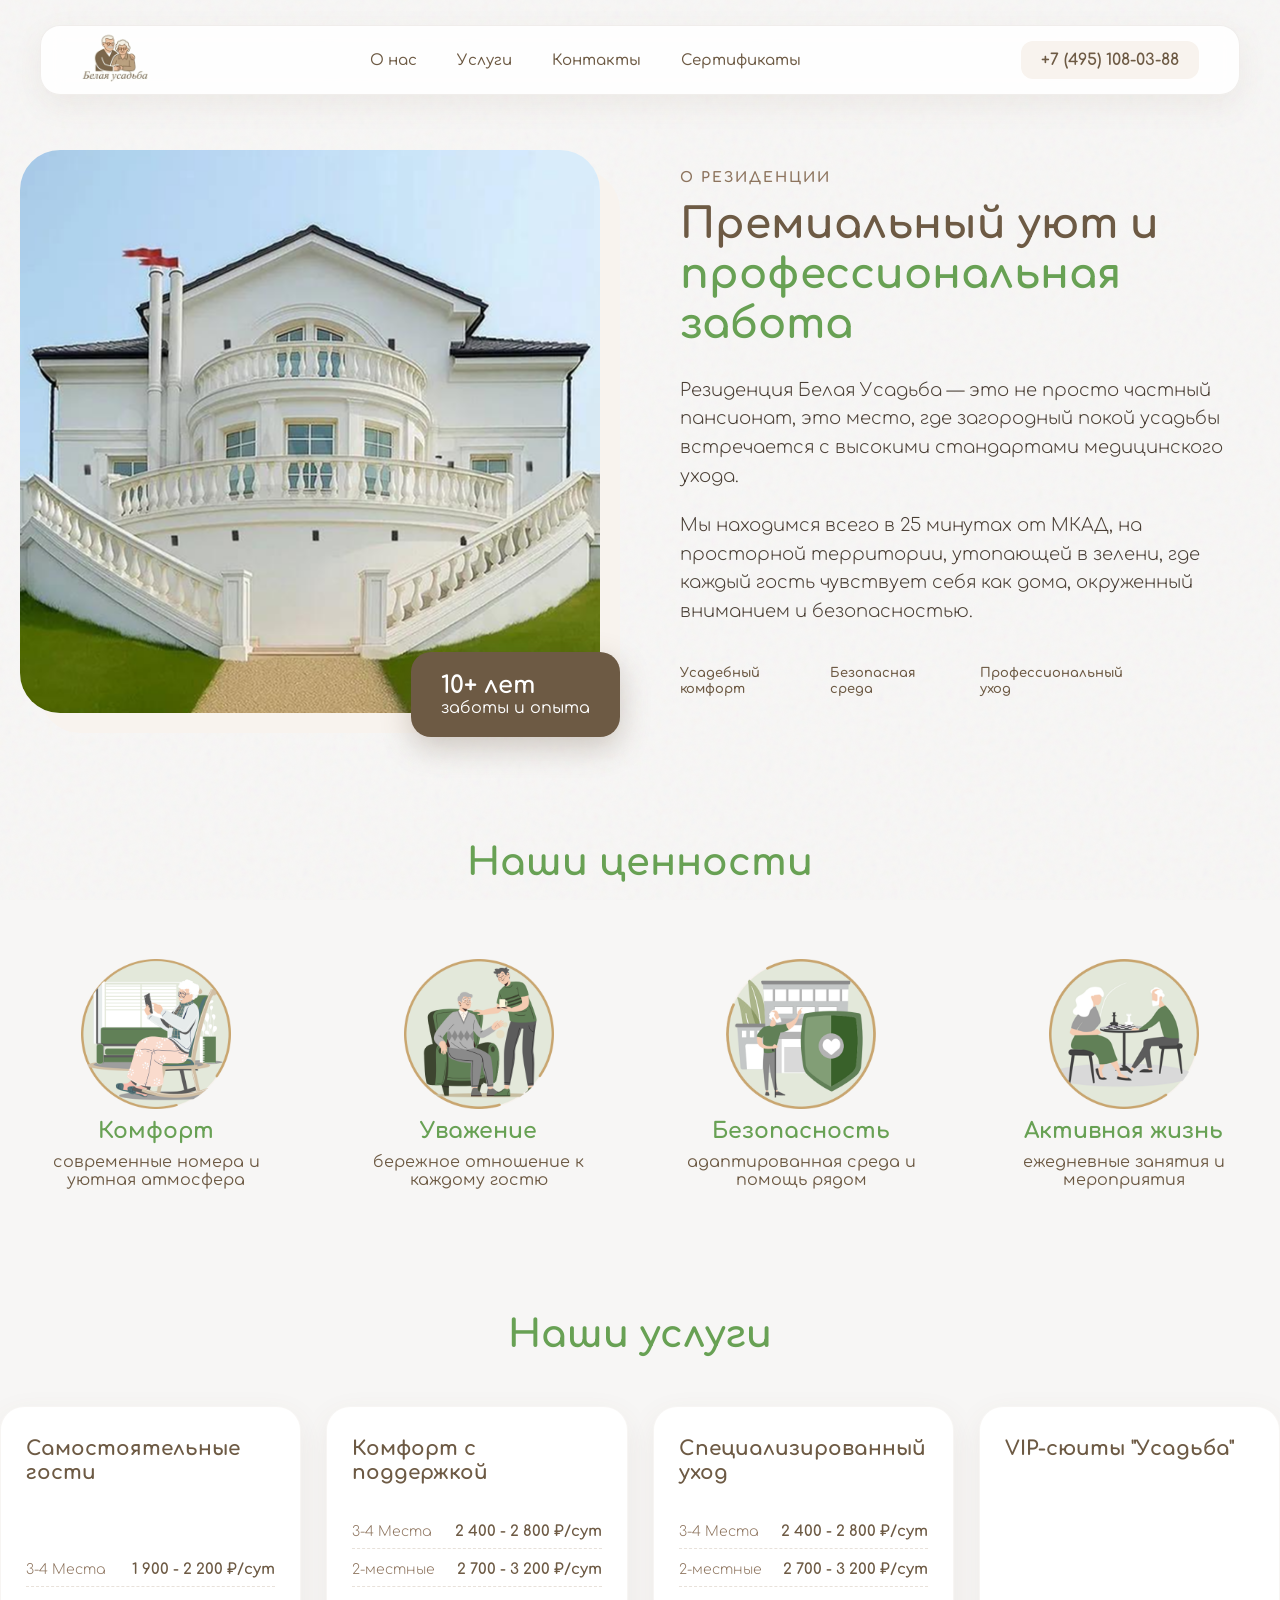
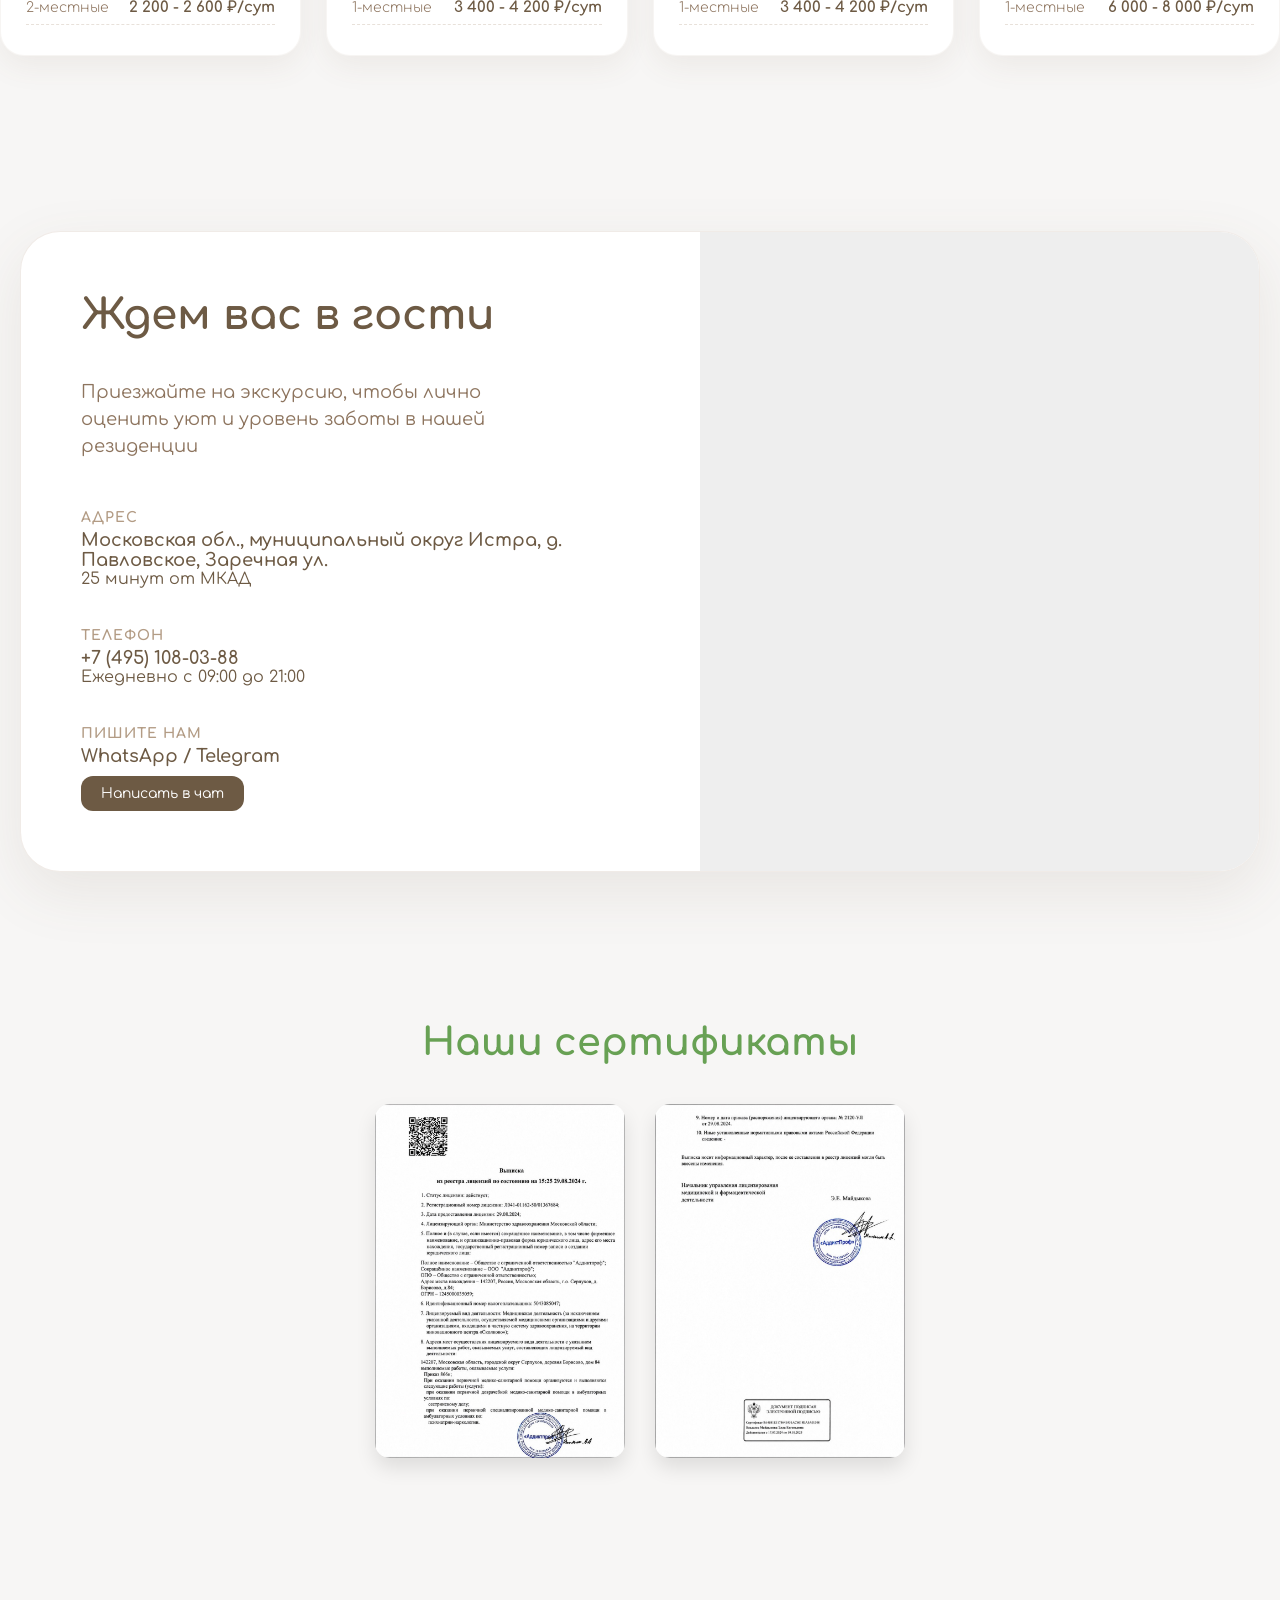
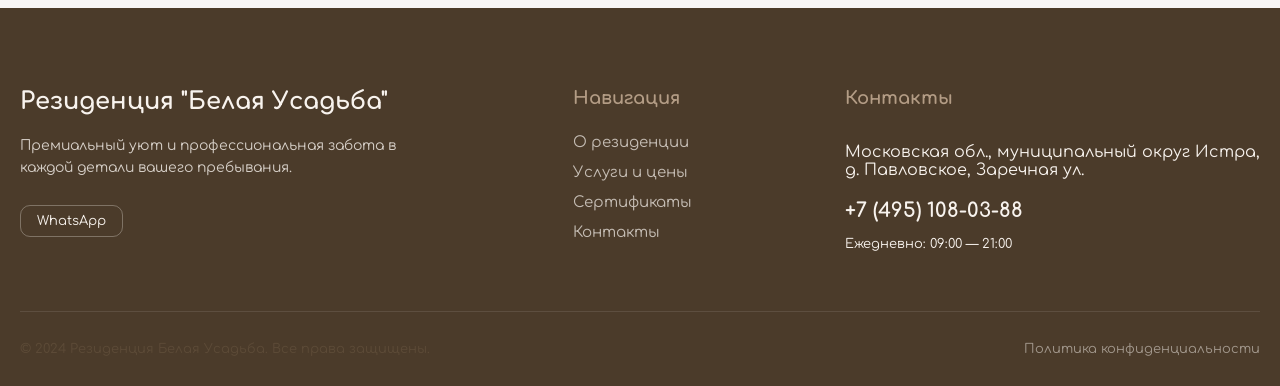
==== commit 2c8dabf8: "complete adaptive" ====
--- a/index.html
+++ b/index.html
@@ -90,79 +90,77 @@
         
         <section id="services" class="services">
             <h2>Наши услуги</h2>
-            <div class="services_item_grid_block">
-                <div class="services_item_block">
-            
-                    <div class="services_item">
-                        <div class="card_header">
-                            <h3>Самостоятельные гости</h3>
-                        </div>
-                        <div class="price_list">
-                            <div class="price_row">
-                                <span class="room_type">3-4 Места</span>
-                                <span class="price_value">1 900 - 2 200 ₽/сут</span>
-                            </div>
-                            <div class="price_row">
-                                <span class="room_type">2-местные</span>
-                                <span class="price_value">от 2 200 ₽</span>
-                            </div>
-                        </div>
-                    </div>
-
-                    <div class="services_item">
-                        <div class="card_header">
-                            <h3>Комфорт с поддержкой</h3>
-                        </div>
-                        <div class="price_list">
-                            <div class="price_row">
-                                <span class="room_type">3-4 Места</span>
-                                <span class="price_value">от 2 400 ₽</span>
-                            </div>
-                            <div class="price_row">
-                                <span class="room_type">2-местные</span>
-                                <span class="price_value">от 2 800 ₽</span>
-                            </div>
-                            <div class="price_row">
-                                <span class="room_type">1-местные</span>
-                                <span class="price_value">от 3 400 ₽</span>
-                            </div>
-                        </div>
-                    </div>
-
-                    <div class="services_item">
-                        <div class="card_header">
-                            <h3>Специализированный уход</h3>
-                        </div>
-                        <div class="price_list">
-                            <div class="price_row">
-                                <span class="room_type">3-4 Места</span>
-                                <span class="price_value">от 1 900 ₽</span>
-                            </div>
-                            <div class="price_row">
-                                <span class="room_type">2-местные</span>
-                                <span class="price_value">от 2 200 ₽</span>
-                            </div>
-                            <div class="price_row">
-                                <span class="room_type">1-местные</span>
-                                <span class="price_value">от 3 400 ₽</span>
-                            </div>
-                        </div>
-                    </div>
-
-                    <div class="services_item">
-                        <div class="card_header">
-                            <h3>VIP-сюиты "Усадьба"</h3>
-                        </div>
-                        <div class="price_list">
-                            <div class="price_row">
-                                <span class="room_type">1-местные</span>
-                                <span class="price_value">от 6 000 ₽</span>
-                            </div>
-                        </div>
-                    </div>
-
-                </div>
-            </div>
+            <div class="services_item_block">
+                
+                <div class="services_item">
+                    <div class="card_header">
+                        <h3>Самостоятельные гости</h3>
+                    </div>
+                    <div class="price_list">
+                        <div class="price_row">
+                            <span class="room_type">3-4 Места</span>
+                            <span class="price_value">1 900 - 2 200 ₽/сут</span>
+                        </div>
+                        <div class="price_row">
+                            <span class="room_type">2-местные</span>
+                            <span class="price_value">2 200 - 2 600 ₽/сут</span>
+                        </div>
+                    </div>
+                </div>
+
+                <div class="services_item">
+                    <div class="card_header">
+                        <h3>Комфорт с поддержкой</h3>
+                    </div>
+                    <div class="price_list">
+                        <div class="price_row">
+                            <span class="room_type">3-4 Места</span>
+                            <span class="price_value">2 400 - 2 800 ₽/сут</span>
+                        </div>
+                        <div class="price_row">
+                            <span class="room_type">2-местные</span>
+                            <span class="price_value">2 700 - 3 200 ₽/сут</span>
+                        </div>
+                        <div class="price_row">
+                            <span class="room_type">1-местные</span>
+                            <span class="price_value">3 400 - 4 200 ₽/сут</span>
+                        </div>
+                    </div>
+                </div>
+
+                <div class="services_item">
+                    <div class="card_header">
+                        <h3>Специализированный уход</h3>
+                    </div>
+                    <div class="price_list">
+                        <div class="price_row">
+                            <span class="room_type">3-4 Места</span>
+                            <span class="price_value">2 400 - 2 800 ₽/сут</span>
+                        </div>
+                        <div class="price_row">
+                            <span class="room_type">2-местные</span>
+                            <span class="price_value">2 700 - 3 200 ₽/сут</span>
+                        </div>
+                        <div class="price_row">
+                            <span class="room_type">1-местные</span>
+                            <span class="price_value">3 400 - 4 200 ₽/сут</span>
+                        </div>
+                    </div>
+                </div>
+
+                <div class="services_item">
+                    <div class="card_header">
+                        <h3>VIP-сюиты "Усадьба"</h3>
+                    </div>
+                    <div class="price_list">
+                        <div class="price_row">
+                            <span class="room_type">1-местные</span>
+                            <span class="price_value">6 000 - 8 000 ₽/сут</span>
+                        </div>
+                    </div>
+                </div>
+
+                </div>
         </section>
 
         <section id="contacts" class="contacts">
--- a/global.css
+++ b/global.css
@@ -210,8 +210,8 @@
     margin: 0 auto;
     display: flex;
     flex-direction: column;
+    padding: 75px 0;
     gap: 50px;
-    padding: 80px 20px;
     position: relative;
     z-index: 1;
 }
@@ -233,7 +233,6 @@
     /* Создает колонки по 301px, пока они влезают в экран */
     grid-template-columns: repeat(auto-fit, 301.25px); 
     gap: 25px;
-    /* Важно: ограничь максимальную ширину, чтобы сетка не растягивалась */
     width: 100%;
     max-width: 1280px; 
     justify-content: center;
@@ -312,6 +311,7 @@
     overflow: hidden;
     box-shadow: 0 20px 60px rgba(109, 90, 68, 0.1);
     border: 1px solid rgba(179, 156, 133, 0.2);
+    align-items: stretch;
 }
 
 .contacts_content {
@@ -383,24 +383,26 @@
     color: #68a154;
 }
 
-.contact_text span {
-    font-size: 14px;
-    color: #A08C7D;
-    display: block;
-    margin-top: 4px;
-}
-
 .contacts_map {
     position: relative;
     flex: 1;
     min-height: 500px;
     background: #eee;
-}
-
+    /* Добавляем флекс сюда: */
+    display: flex; 
+    flex-direction: column;
+}
 
 .map_placeholder {
     width: 100%;
+    flex: 1; /* Вместо height: 100% используем флекс-растяжение */
+    line-height: 0; /* Убирает микро-отступ снизу у iframe */
+}
+
+.map_placeholder iframe {
+    width: 100%;
     height: 100%;
+    display: block;
 }
 
 .social_btn {
@@ -604,9 +606,16 @@
     .about_image img {
         box-shadow: none; /* Убираем декоративную тень на мобилках */
     }
+    .about_content {
+        max-width: 600px;
+    }
     .about_content h2 {
         font-size: 34px;
     }
+
+    .why_we_items_block{
+        max-width: 500px;
+    }
     
     .contacts_container {
         flex-direction: column;
@@ -614,8 +623,12 @@
     .contacts_content {
         padding: 40px 30px;
     }
+
     .contacts_map {
-        height: 400px;
+        width: 100%;
+        height: 450px; /* На мобилках ОБЯЗАТЕЛЬНО нужна фиксированная высота */
+        min-height: auto; /* Сбрасываем десктопный min-height если нужно */
+        flex: none; /* Отключаем флекс-растяжение, так как мы в колонке */
     }
     
     .footer_top {
--- a/components/header/header.css
+++ b/components/header/header.css
@@ -75,4 +75,40 @@
 .header_contacts a:hover {
     background: #6D5A44;
     color: white;
+}
+
+/* --- ТЕЛЕФОНЫ (до 768px) --- */
+@media (max-width: 840px) {
+    header {
+        width: 100%;
+        margin-top: 0;
+        border-radius: 0;
+        height: 60px; /* Делаем чуть компактнее */
+        padding: 0 15px;
+    }
+
+    .logotype img {
+        height: 35px; /* Уменьшаем логотип */
+    }
+
+    /* Прячем навигацию полностью */
+    .navbar {
+        display: none; 
+    }
+
+    .header_contacts a {
+        padding: 8px 15px;
+        font-size: 14px;
+    }
+}
+
+/* --- МАЛЕНЬКИЕ ЭКРАНЫ (до 480px) --- */
+@media (max-width: 480px) {
+    .header_contacts a {
+        font-size: 12px;
+        padding: 6px 12px;
+    }
+    .logotype img {
+        height: 28px;
+    }
 }
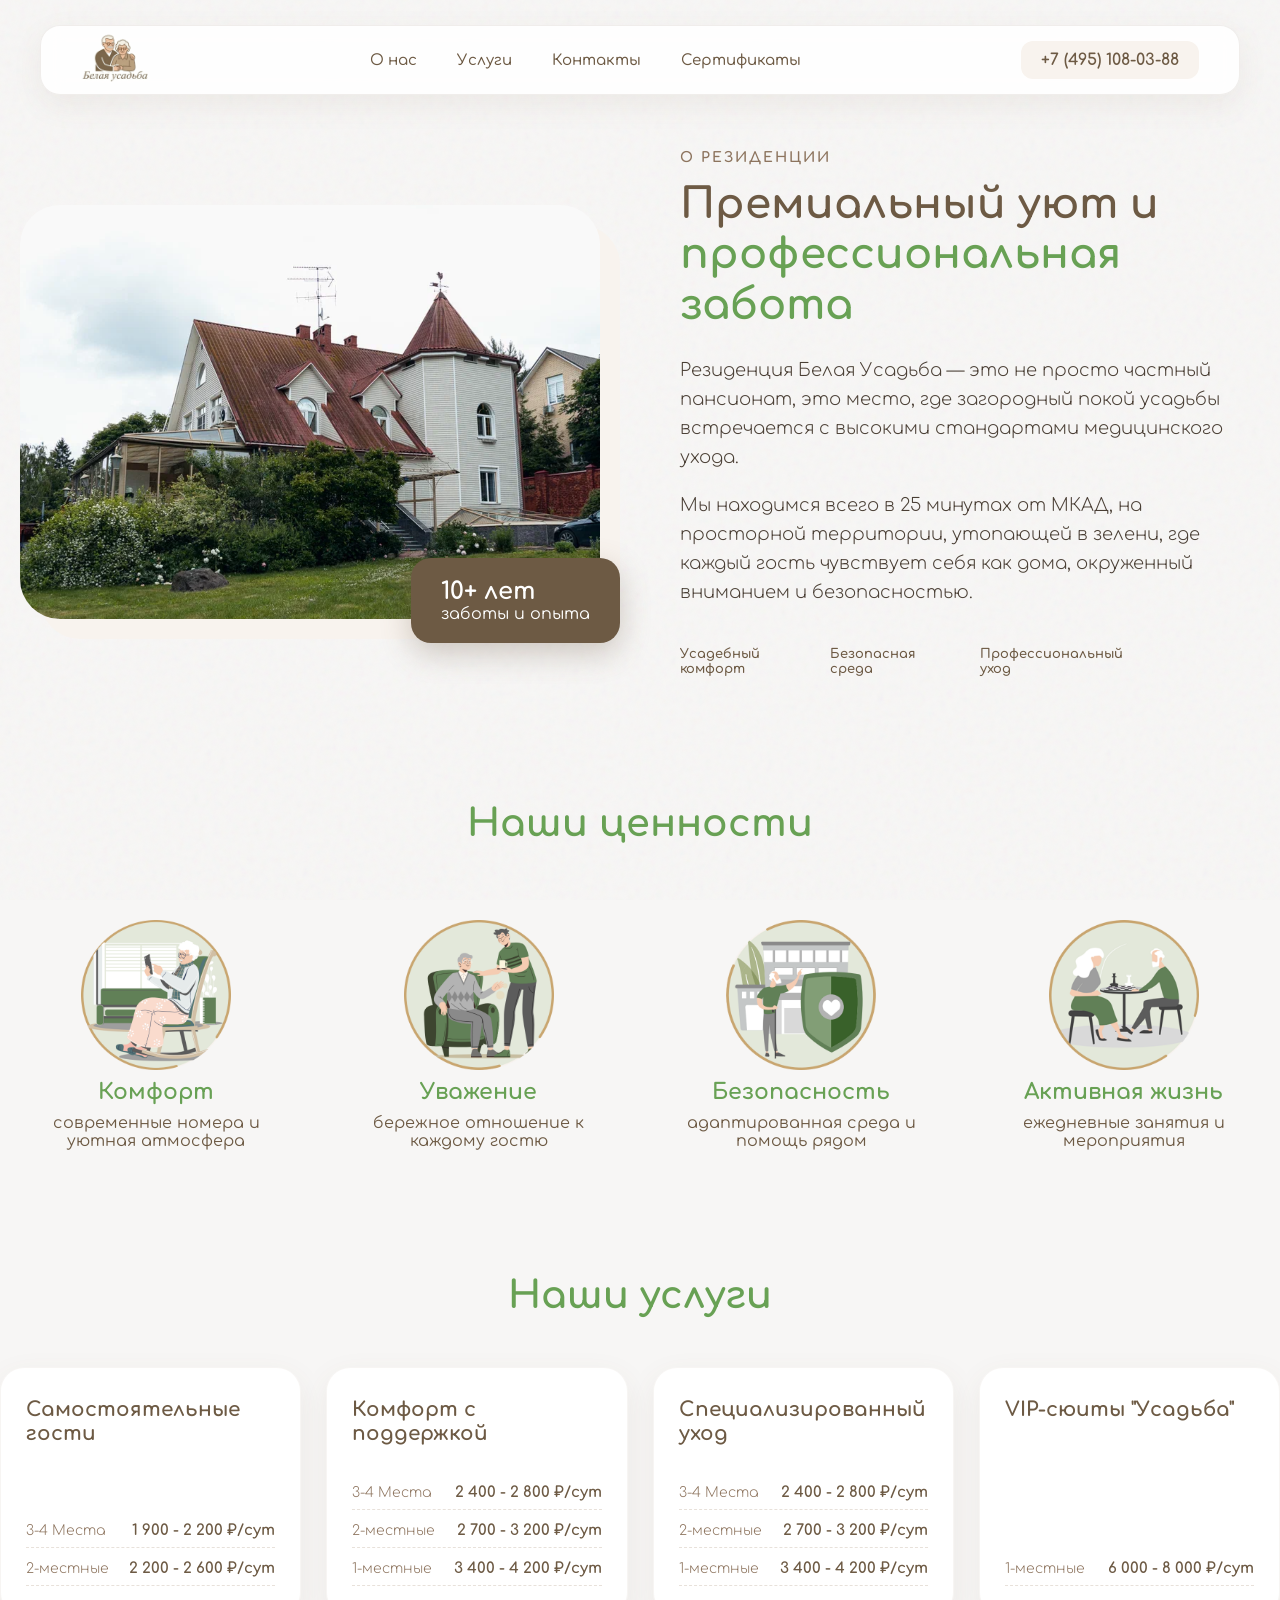
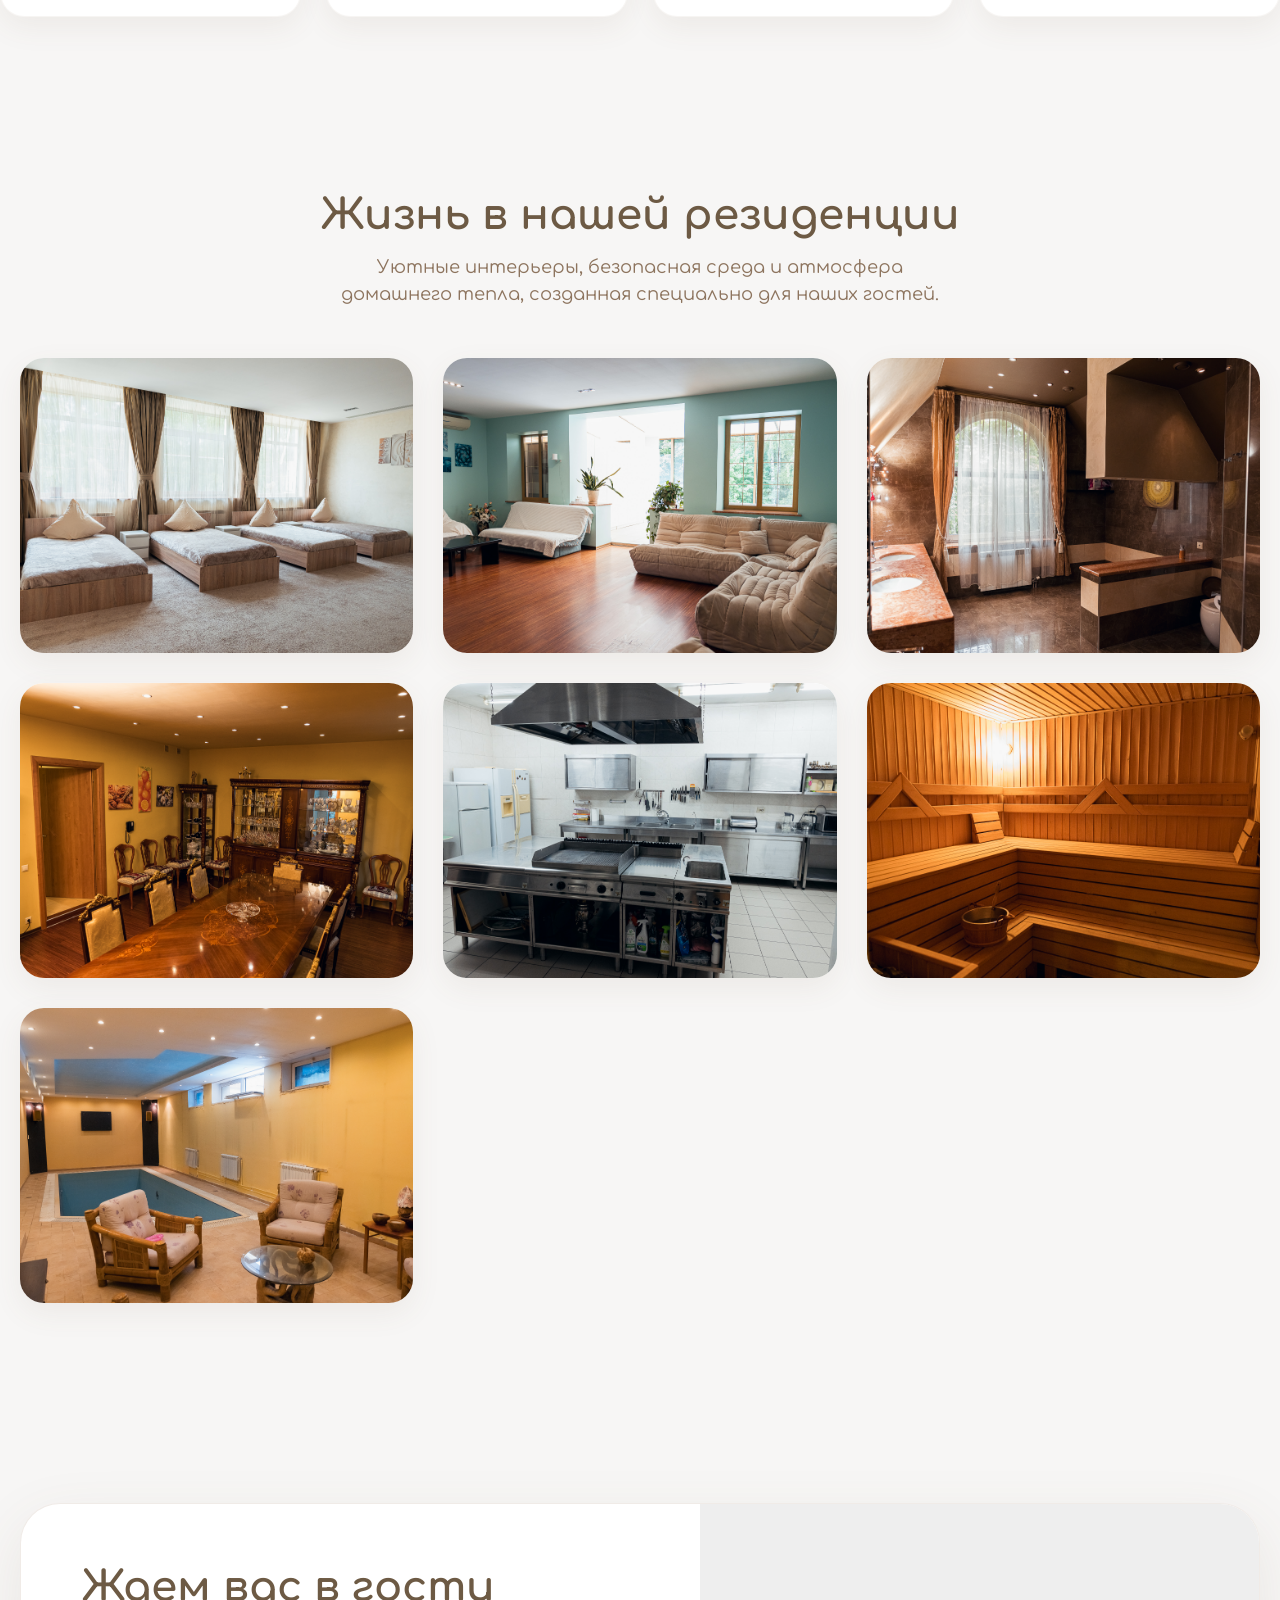
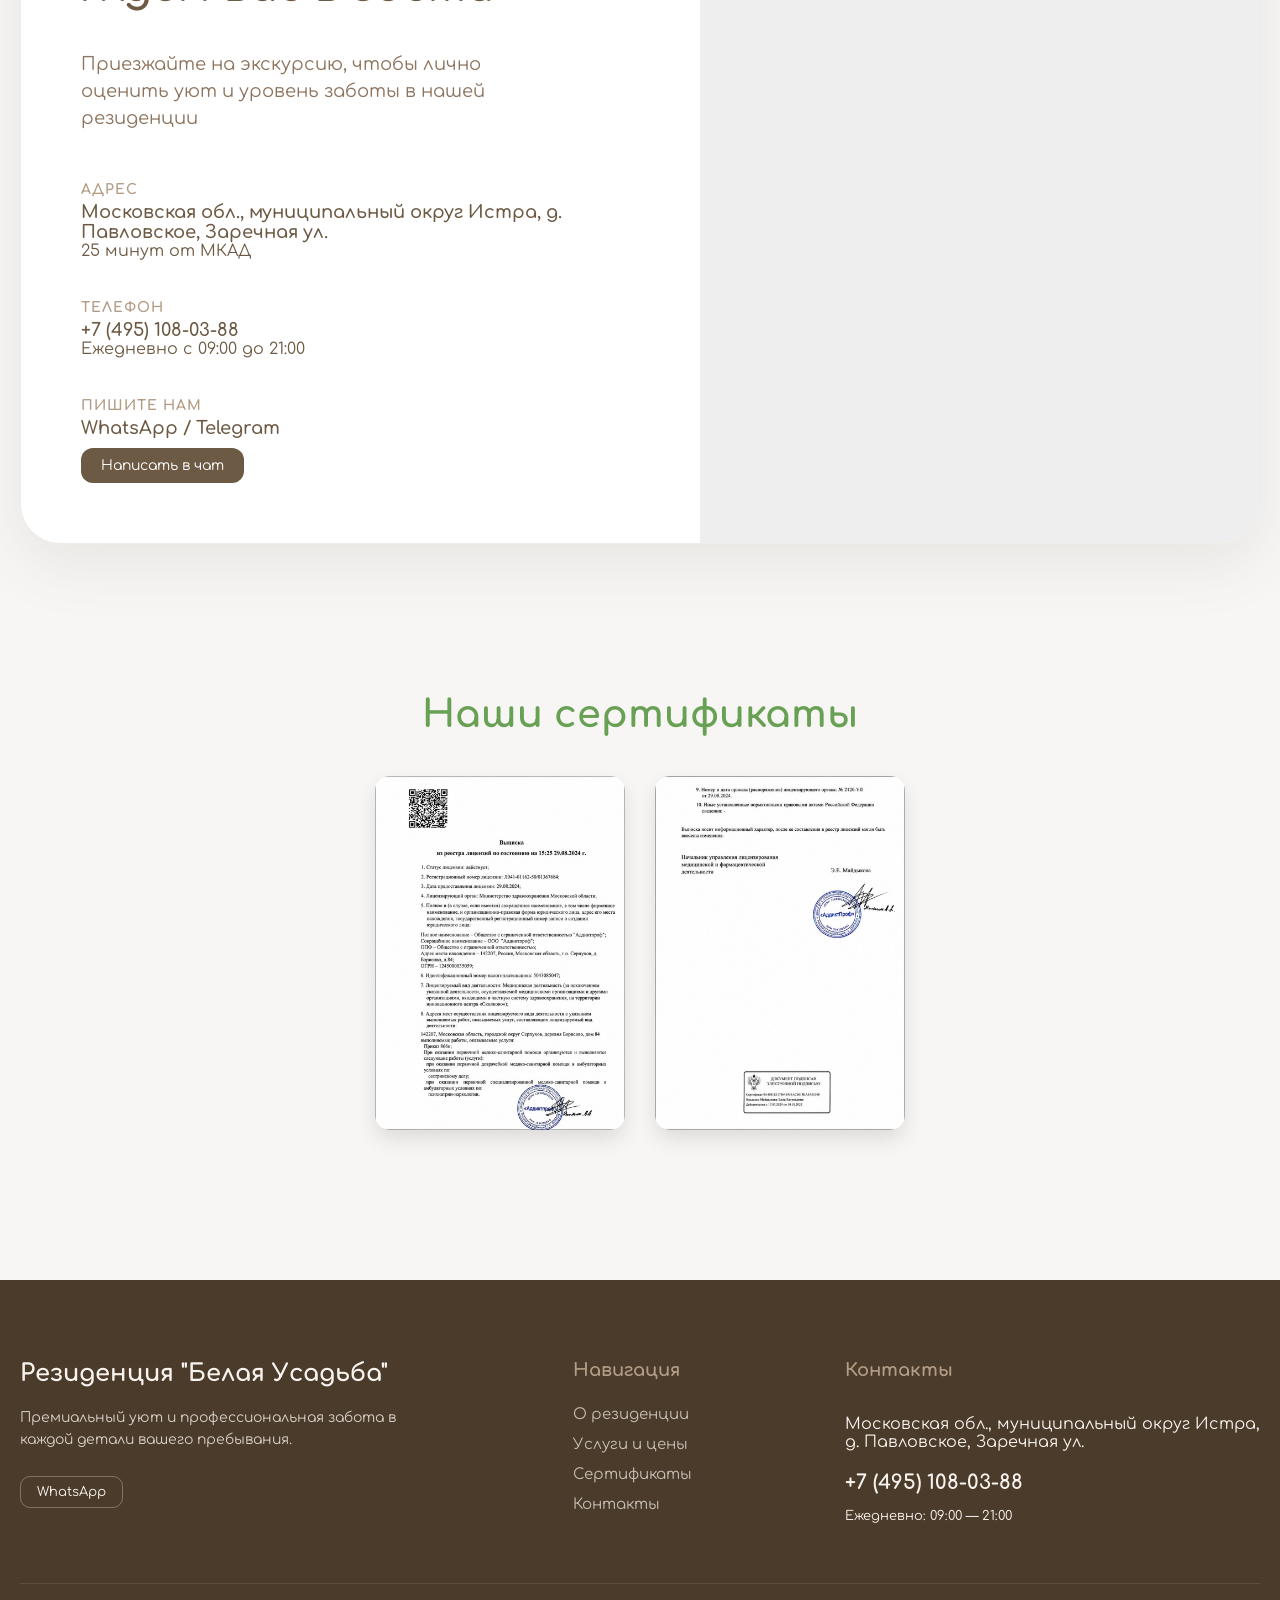
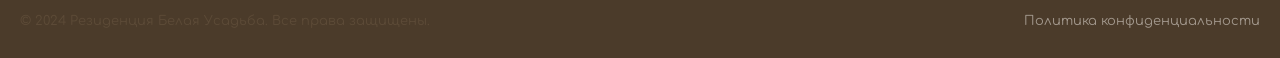
==== commit 91811cf8: "add gallery and replace photo" ====
--- a/index.html
+++ b/index.html
@@ -26,7 +26,7 @@
         <section id="about" class="about">
             <div class="about_container">
                 <div class="about_image">
-                    <img src="photos/image 3.png" alt="Резиденция Подолье">
+                    <img src="photos/MainPhoto.png" alt="Время заботы">
                     <div class="about_experience_badge">
                         <span>10+ лет</span>
                         <p>заботы и опыта</p>
@@ -161,6 +161,58 @@
                 </div>
 
                 </div>
+        </section>
+
+        <section id="gallery" class="gallery">
+            <div class="gallery_container">
+                <div class="gallery_header">
+                    <h2>Жизнь в нашей резиденции</h2>
+                    <p>Уютные интерьеры, безопасная среда и атмосфера домашнего тепла, созданная специально для наших гостей.</p>
+                </div>
+                
+                <div class="gallery_grid">
+                    <!-- Картинка 1 -->
+                    <div class="gallery_item">
+                        <img src="/photos/Комнаты.jpg" alt="Интерьер комнаты">
+                        <div class="gallery_overlay"><span>Комфортные номера</span></div>
+                    </div>
+                    
+                    <!-- Картинка 2 -->
+                    <div class="gallery_item">
+                        <img src="/photos/Отдых.jpg" alt="Зона отдыха">
+                        <div class="gallery_overlay"><span>Зоны отдыха</span></div>
+                    </div>
+                    
+                    <!-- Картинка 3 -->
+                    <div class="gallery_item">
+                        <img src="/photos/Ванна.jpg" alt="Ванная комната">
+                        <div class="gallery_overlay"><span>Ванная комната</span></div>
+                    </div>
+
+                    <!-- Картинка 4 -->
+                    <div class="gallery_item">
+                        <img src="/photos/Обеденная.jpg" alt="Столовая">
+                        <div class="gallery_overlay"><span>Светлая столовая</span></div>
+                    </div>
+
+                    <!-- Картинка 5 -->
+                    <div class="gallery_item">
+                        <img src="/photos/кухня.jpg" alt="Кухня">
+                        <div class="gallery_overlay"><span>Чистая кухня</span></div>
+                    </div>
+
+                    <!-- Картинка 6 -->
+                    <div class="gallery_item">
+                        <img src="/photos/Сауна.jpg" alt="Сауна">
+                        <div class="gallery_overlay"><span>Сауна</span></div>
+                    </div>
+
+                    <div class="gallery_item">
+                        <img src="/photos/Бассейн.jpg" alt="Бассейн">
+                        <div class="gallery_overlay"><span>Бассейн</span></div>
+                    </div>
+                </div>
+            </div>
         </section>
 
         <section id="contacts" class="contacts">
@@ -267,5 +319,9 @@
                 initHeaderScroll();
             });
     </script>
+
+    <div class="">
+
+    </div>
 </body>
 </html>
--- a/global.css
+++ b/global.css
@@ -293,7 +293,132 @@
 }
 
 /* =========================================
-   4. БЛОК: КОНТАКТЫ
+   4. БЛОК: ГАЛЕРЕЯ
+========================================= */
+
+.gallery {
+    width: 100%;
+    padding: 100px 20px;
+}
+
+.gallery_container {
+    max-width: 1280px;
+    margin: 0 auto;
+}
+
+.gallery_header {
+    text-align: center;
+    margin-bottom: 50px;
+}
+
+.gallery_header h2 {
+    font-size: 42px;
+    color: #6D5A44;
+    margin-bottom: 15px;
+}
+
+.gallery_header p {
+    color: #8D745E;
+    font-size: 18px;
+    line-height: 1.5;
+    max-width: 600px;
+    margin: 0 auto;
+}
+
+/* --- Сетка --- */
+.gallery_grid {
+    display: grid;
+    /* Автоматически создает колонки от 350px до заполнения экрана */
+    grid-template-columns: repeat(auto-fill, minmax(350px, 1fr));
+    gap: 30px;
+}
+
+/* --- Карточка с фото --- */
+.gallery_item {
+    position: relative;
+    border-radius: 24px;
+    overflow: hidden;
+    aspect-ratio: 4 / 3; /* Фиксированные пропорции для всех фото (прямоугольник) */
+    box-shadow: 0 10px 30px rgba(109, 90, 68, 0.08);
+    cursor: pointer;
+    background: #ffffff; /* Заглушка, пока грузится фото */
+}
+
+.gallery_item img {
+    width: 100%;
+    height: 100%;
+    object-fit: cover; /* Фото заполнит блок без искажений */
+    transition: transform 0.6s cubic-bezier(0.165, 0.84, 0.44, 1);
+}
+
+/* --- Затемнение и подпись при наведении --- */
+.gallery_overlay {
+    position: absolute;
+    bottom: 0;
+    left: 0;
+    width: 100%;
+    height: 100%;
+    background: linear-gradient(to top, rgba(109, 90, 68, 0.7) 0%, rgba(109, 90, 68, 0) 50%);
+    display: flex;
+    align-items: flex-end;
+    padding: 25px;
+    opacity: 0;
+    transition: opacity 0.4s ease;
+}
+
+.gallery_overlay span {
+    color: #ffffff;
+    font-size: 18px;
+    font-weight: 600;
+    transform: translateY(15px);
+    transition: transform 0.4s ease;
+}
+
+/* --- Эффекты Hover --- */
+.gallery_item:hover img {
+    transform: scale(1.08); /* Легкий зум картинки */
+}
+
+.gallery_item:hover .gallery_overlay {
+    opacity: 1; /* Появление градиента */
+}
+
+.gallery_item:hover .gallery_overlay span {
+    transform: translateY(0); /* Выезд текста снизу */
+}
+
+/* --- Адаптив для телефонов --- */
+@media (max-width: 768px) {
+    .gallery {
+        padding: 60px 15px;
+    }
+    
+    .gallery_header h2 {
+        font-size: 28px !important; /* Уравниваем с твоим общим мобильным стилем */
+    }
+    
+    .gallery_grid {
+        grid-template-columns: 1fr; /* Одна колонка на телефонах */
+        gap: 20px;
+    }
+    
+    .gallery_item {
+        aspect-ratio: 16 / 10; /* Делаем картинки чуть более вытянутыми горизонтально */
+    }
+    
+    /* На телефонах лучше сразу показывать подписи, так как нет hover */
+    .gallery_overlay {
+        opacity: 1;
+        background: linear-gradient(to top, rgba(109, 90, 68, 0.8) 0%, rgba(109, 90, 68, 0) 60%);
+    }
+    .gallery_overlay span {
+        transform: translateY(0);
+        font-size: 16px;
+    }
+}
+
+/* =========================================
+   5. БЛОК: КОНТАКТЫ
 ========================================= */
 .contacts {
     width: 100%;
@@ -424,7 +549,7 @@
 }
 
 /* =========================================
-   5. БЛОК: СЕРТИФИКАТЫ
+   6. БЛОК: СЕРТИФИКАТЫ
 ========================================= */
 .cert {
     width: 100%;
@@ -461,7 +586,7 @@
 }
 
 /* =========================================
-   6. ФУТЕР
+   7. ФУТЕР
 ========================================= */
 .main_footer {
     width: 100%;
@@ -598,7 +723,7 @@
 ========================================= */
 
 /* --- Планшеты (до 992px) --- */
-@media (max-width: 992px) {
+@media (max-width: 1100px) {
     .about_container {
         flex-direction: column;
         gap: 50px;
